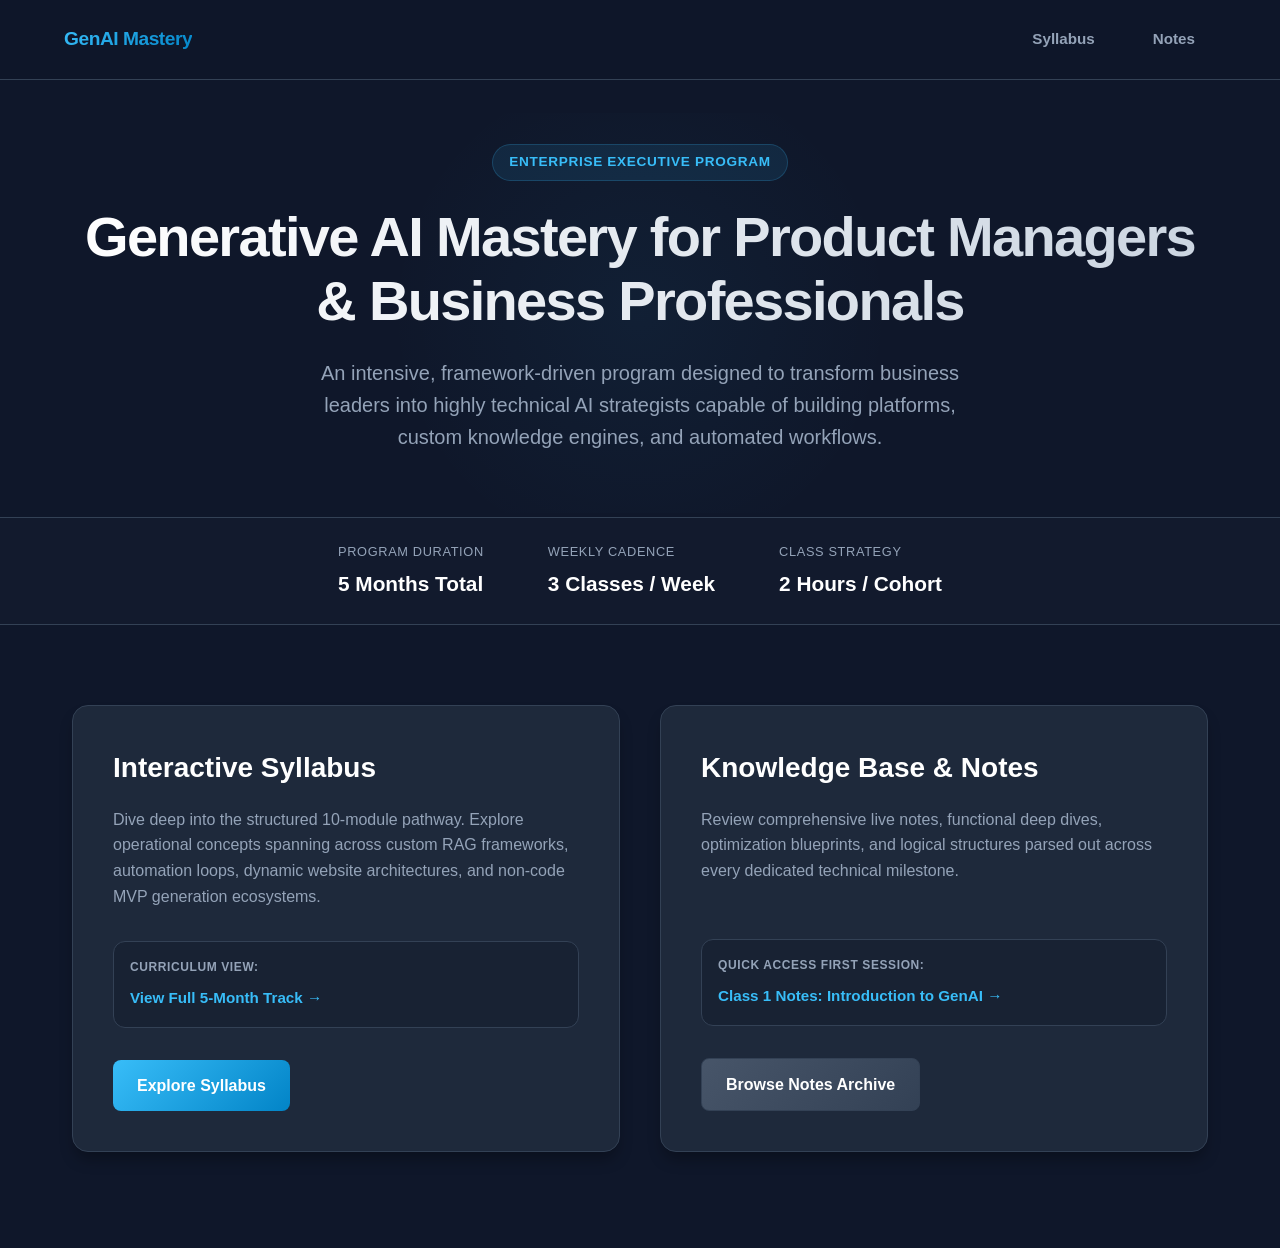
==== index.html @ b970d71e "Added syllabus + class 1 notes" ====
<!DOCTYPE html>
<html lang="en">
<head>
    <meta charset="UTF-8">
    <meta name="viewport" content="width=device-width, initial-scale=1.0">
    <title>Generative AI Mastery for PMs & Business Professionals</title>
    <style>
        :root {
            --bg-color: #0f172a;
            --card-bg: #1e293b;
            --text-main: #f1f5f9;
            --text-muted: #94a3b8;
            --accent-color: #38bdf8;
            --accent-gradient: linear-gradient(135deg, #38bdf8 0%, #0284c7 100%);
            --border-color: #334155;
            --shadow: 0 10px 15px -3px rgba(0, 0, 0, 0.3);
        }

        * {
            box-sizing: border-box;
            margin: 0;
            padding: 0;
        }

        body {
            font-family: -apple-system, BlinkMacSystemFont, "Segoe UI", Roboto, Helvetica, Arial, sans-serif;
            background-color: var(--bg-color);
            color: var(--text-main);
            line-height: 1.6;
            padding-top: 80px; /* Space for fixed header */
        }

        /* Fixed Navigation Header */
        header.nav-header {
            position: fixed;
            top: 0;
            left: 0;
            width: 100%;
            height: 80px;
            background-color: rgba(15, 23, 42, 0.9);
            backdrop-filter: blur(12px);
            border-bottom: 1px solid var(--border-color);
            display: flex;
            justify-content: space-between;
            align-items: center;
            padding: 0 4rem;
            z-index: 1000;
        }

        .logo {
            font-weight: 800;
            font-size: 1.2rem;
            letter-spacing: -0.025em;
            background: var(--accent-gradient);
            -webkit-background-clip: text;
            -webkit-text-fill-color: transparent;
        }

        /* Global Tab Switching Styles */
        .tab-container {
            display: flex;
            gap: 1rem;
        }

        .tab-btn {
            background: transparent;
            border: 1px solid transparent;
            color: var(--text-muted);
            padding: 0.5rem 1.25rem;
            font-size: 0.95rem;
            font-weight: 600;
            border-radius: 0.5rem;
            cursor: pointer;
            text-decoration: none;
            transition: all 0.2s ease;
        }

        .tab-btn:hover {
            color: #fff;
            background-color: rgba(255, 255, 255, 0.05);
        }

        .tab-btn.active {
            color: var(--accent-color);
            background-color: rgba(56, 189, 248, 0.1);
            border-color: rgba(56, 189, 248, 0.2);
        }

        /* Hero Container */
        .hero-section {
            max-width: 1200px;
            margin: 4rem auto;
            padding: 0 2rem;
            text-align: center;
            position: relative;
        }

        .hero-section::before {
            content: "";
            position: absolute;
            top: -10%;
            left: 50%;
            transform: translateX(-50%);
            width: 600px;
            height: 400px;
            background: radial-gradient(circle, rgba(56, 189, 248, 0.05) 0%, transparent 70%);
            pointer-events: none;
            z-index: -1;
        }

        .badge-pill {
            display: inline-block;
            background-color: rgba(56, 189, 248, 0.1);
            border: 1px solid rgba(56, 189, 248, 0.2);
            color: var(--accent-color);
            padding: 0.4rem 1rem;
            border-radius: 2rem;
            font-size: 0.85rem;
            font-weight: 700;
            text-transform: uppercase;
            letter-spacing: 0.05em;
            margin-bottom: 1.5rem;
        }

        h1 {
            font-size: 3.5rem;
            font-weight: 800;
            line-height: 1.15;
            letter-spacing: -0.03em;
            margin-bottom: 1.5rem;
            background: linear-gradient(to right, #ffffff, #cbd5e1);
            -webkit-background-clip: text;
            -webkit-text-fill-color: transparent;
        }

        .hero-subtitle {
            font-size: 1.25rem;
            color: var(--text-muted);
            max-width: 700px;
            margin: 0 auto 3rem auto;
        }

        /* Program Overview Quick Grid */
        .meta-strip {
            display: flex;
            justify-content: center;
            gap: 4rem;
            margin-bottom: 5rem;
            border-top: 1px solid var(--border-color);
            border-bottom: 1px solid var(--border-color);
            padding: 1.5rem 0;
            background-color: rgba(30, 41, 59, 0.2);
        }

        .meta-box text-align: center; {
        }

        .meta-box span {
            display: block;
            font-size: 0.8rem;
            text-transform: uppercase;
            color: var(--text-muted);
            letter-spacing: 0.05em;
            margin-bottom: 0.25rem;
        }

        .meta-box strong {
            font-size: 1.3rem;
            color: #fff;
        }

        /* Dynamic Route Modules Split Section */
        .portal-grid {
            max-width: 1200px;
            margin: 0 auto 6rem auto;
            padding: 0 2rem;
            display: grid;
            grid-template-columns: repeat(2, 1fr);
            gap: 2.5rem;
        }

        .portal-card {
            background-color: var(--card-bg);
            border: 1px solid var(--border-color);
            border-radius: 1rem;
            padding: 2.5rem;
            display: flex;
            flex-direction: column;
            justify-content: space-between;
            transition: transform 0.2s ease, border-color 0.2s ease;
            box-shadow: var(--shadow);
        }

        .portal-card:hover {
            transform: translateY(-4px);
            border-color: #475569;
        }

        .portal-card h2 {
            color: #fff;
            font-size: 1.75rem;
            margin-bottom: 1rem;
            font-weight: 700;
        }

        .portal-card p {
            color: var(--text-muted);
            margin-bottom: 2rem;
            font-size: 1rem;
            flex-grow: 1;
        }

        .nested-links {
            background: rgba(15, 23, 42, 0.4);
            border: 1px solid var(--border-color);
            border-radius: 0.75rem;
            padding: 1rem;
            margin-bottom: 2rem;
        }

        .nested-links span {
            display: block;
            font-size: 0.75rem;
            text-transform: uppercase;
            color: var(--text-muted);
            margin-bottom: 0.5rem;
            font-weight: 700;
            letter-spacing: 0.05em;
        }

        .nested-links a {
            color: var(--accent-color);
            text-decoration: none;
            font-size: 0.95rem;
            font-weight: 600;
            display: inline-flex;
            align-items: center;
            gap: 0.25rem;
        }

        .nested-links a:hover {
            text-decoration: underline;
        }

        .portal-btn {
            display: inline-block;
            background: var(--accent-gradient);
            color: #fff;
            text-decoration: none;
            text-align: center;
            padding: 0.8rem 1.5rem;
            border-radius: 0.5rem;
            font-weight: 600;
            font-size: 1rem;
            transition: opacity 0.2s ease;
        }

        .portal-btn:hover {
            opacity: 0.9;
        }

        /* Responsive UI Optimization */
        @media (max-width: 768px) {
            header.nav-header {
                padding: 0 1.5rem;
            }
            h1 {
                font-size: 2.5rem;
            }
            .meta-strip {
                flex-direction: column;
                gap: 1.5rem;
                align-items: center;
            }
            .portal-grid {
                grid-template-columns: 1fr;
                gap: 2rem;
            }
        }
    </style>
</head>
<body>

    <!-- STICKY TOP HEADER WITH TAB ACTION SYSTEM -->
    <header class="nav-header">
        <div class="logo">GenAI Mastery</div>
        <div class="tab-container">
            <a href="syllabus/" class="tab-btn">Syllabus</a>
            <a href="notes/" class="tab-btn">Notes</a>
        </div>
    </header>

    <!-- MAIN DASHBOARD CONTENT -->
    <main>
        <div class="hero-section">
            <span class="badge-pill">Enterprise Executive Program</span>
            <h1>Generative AI Mastery for Product Managers & Business Professionals</h1>
            <p class="hero-subtitle">
                An intensive, framework-driven program designed to transform business leaders into highly technical AI strategists capable of building platforms, custom knowledge engines, and automated workflows.
            </p>
        </div>

        <!-- STRUCTURAL PROGRAM METRICS -->
        <div class="meta-strip">
            <div class="meta-box">
                <span>Program Duration</span>
                <strong>5 Months Total</strong>
            </div>
            <div class="meta-box">
                <span>Weekly Cadence</span>
                <strong>3 Classes / Week</strong>
            </div>
            <div class="meta-box">
                <span>Class Strategy</span>
                <strong>2 Hours / Cohort</strong>
            </div>
        </div>

        <!-- ROUTE ENTRY GRID PORTALS -->
        <div class="portal-grid">
            
            <!-- PORTAL 1: SYLLABUS HUB ROUTE -->
            <div class="portal-card">
                <div>
                    <h2>Interactive Syllabus</h2>
                    <p>Dive deep into the structured 10-module pathway. Explore operational concepts spanning across custom RAG frameworks, automation loops, dynamic website architectures, and non-code MVP generation ecosystems.</p>
                </div>
                <div>
                    <div class="nested-links">
                        <span>Curriculum View:</span>
                        <a href="syllabus/">View Full 5-Month Track &rarr;</a>
                    </div>
                    <a href="syllabus/" class="portal-btn">Explore Syllabus</a>
                </div>
            </div>

            <!-- PORTAL 2: NOTES HUB ROUTE -->
            <div class="portal-card">
                <div>
                    <h2>Knowledge Base & Notes</h2>
                    <p>Review comprehensive live notes, functional deep dives, optimization blueprints, and logical structures parsed out across every dedicated technical milestone.</p>
                </div>
                <div>
                    <div class="nested-links">
                        <span>Quick Access First Session:</span>
                        <a href="notes/class_1/">Class 1 Notes: Introduction to GenAI &rarr;</a>
                    </div>
                    <a href="notes/" class="portal-btn" style="background: linear-gradient(135deg, #475569 0%, #334155 100%); border: 1px solid var(--border-color);">Browse Notes Archive</a>
                </div>
            </div>

        </div>
    </main>

</body>
</html>
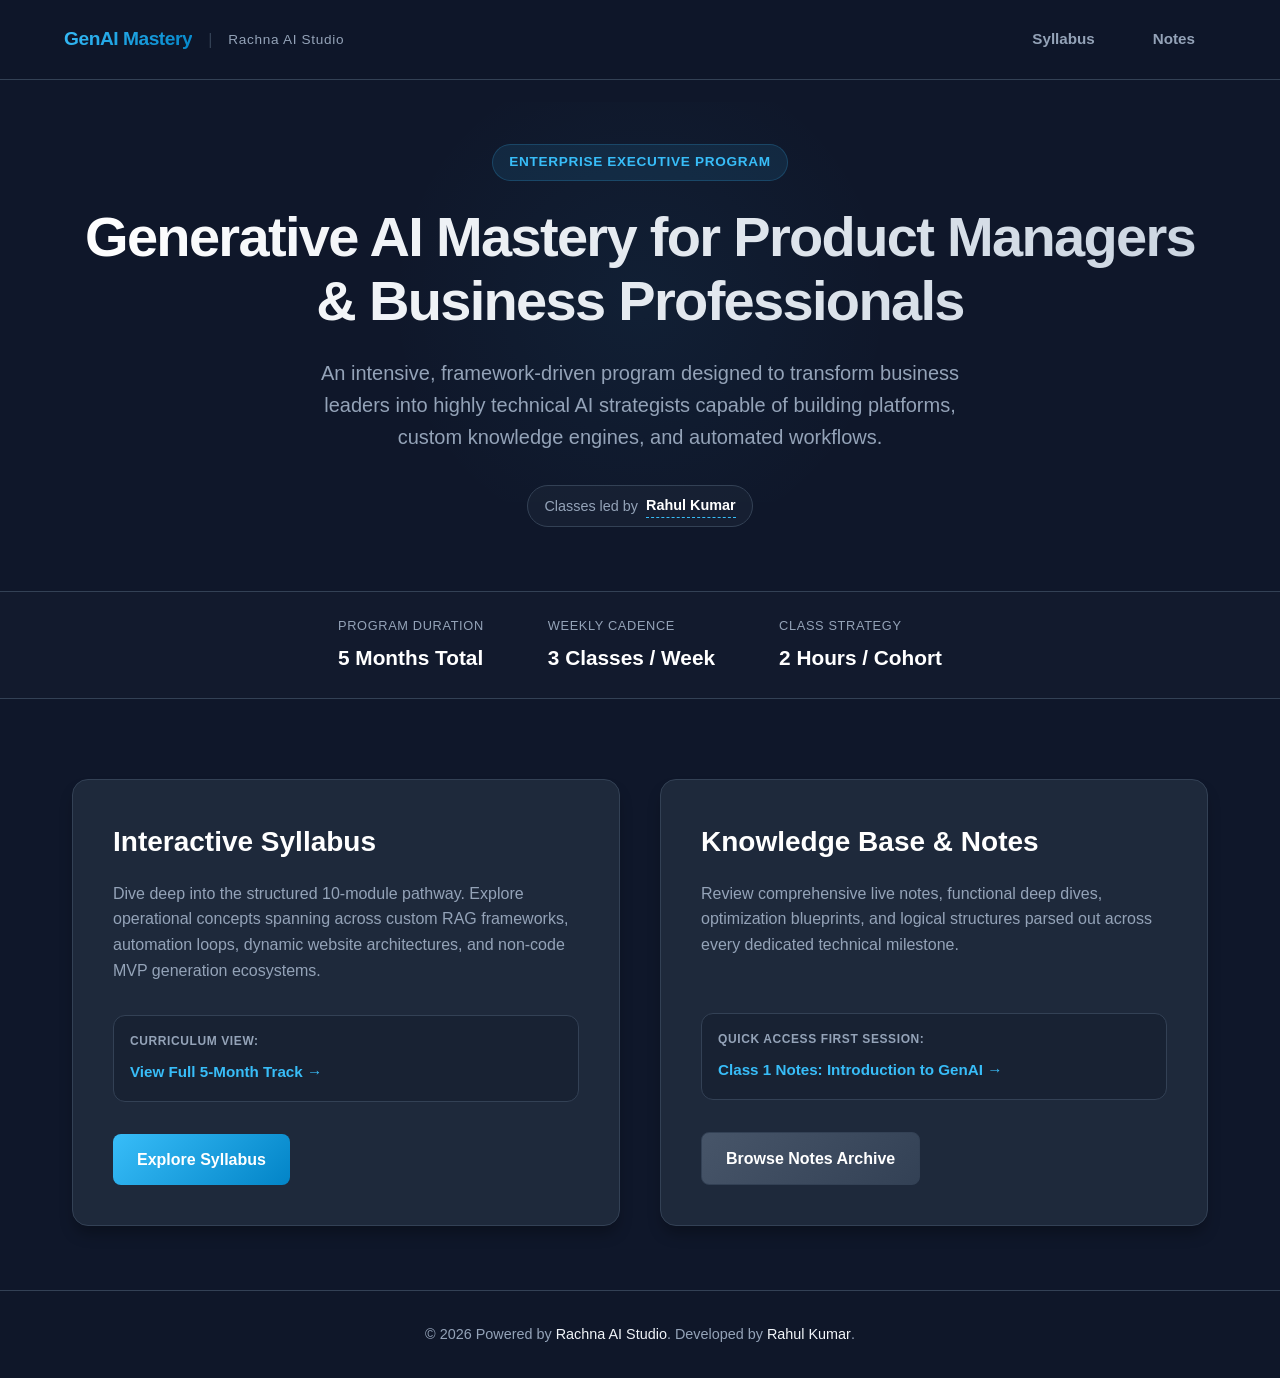
==== commit 002ddbb8: "added notes page" ====
--- a/index.html
+++ b/index.html
@@ -28,6 +28,9 @@
             color: var(--text-main);
             line-height: 1.6;
             padding-top: 80px; /* Space for fixed header */
+            display: flex;
+            flex-direction: column;
+            min-height: 100vh;
         }
 
         /* Fixed Navigation Header */
@@ -47,6 +50,12 @@
             z-index: 1000;
         }
 
+        .logo-group {
+            display: flex;
+            align-items: center;
+            gap: 1rem;
+        }
+
         .logo {
             font-weight: 800;
             font-size: 1.2rem;
@@ -56,7 +65,24 @@
             -webkit-text-fill-color: transparent;
         }
 
-        /* Global Tab Switching Styles */
+        .brand-divider {
+            color: var(--border-color);
+            font-weight: 300;
+        }
+
+        .studio-brand {
+            font-size: 0.85rem;
+            color: var(--text-muted);
+            text-decoration: none;
+            letter-spacing: 0.05em;
+            transition: color 0.2s ease;
+        }
+
+        .studio-brand:hover {
+            color: var(--accent-color);
+        }
+
+        /* Tab Navigation Links */
         .tab-container {
             display: flex;
             gap: 1rem;
@@ -80,16 +106,10 @@
             background-color: rgba(255, 255, 255, 0.05);
         }
 
-        .tab-btn.active {
-            color: var(--accent-color);
-            background-color: rgba(56, 189, 248, 0.1);
-            border-color: rgba(56, 189, 248, 0.2);
-        }
-
         /* Hero Container */
         .hero-section {
             max-width: 1200px;
-            margin: 4rem auto;
+            margin: 4rem auto 2rem auto;
             padding: 0 2rem;
             text-align: center;
             position: relative;
@@ -137,7 +157,36 @@
             font-size: 1.25rem;
             color: var(--text-muted);
             max-width: 700px;
-            margin: 0 auto 3rem auto;
+            margin: 0 auto 2rem auto;
+        }
+
+        /* Instructor Badge Layout */
+        .instructor-meta {
+            display: inline-flex;
+            align-items: center;
+            gap: 0.5rem;
+            background-color: rgba(30, 41, 59, 0.5);
+            border: 1px solid var(--border-color);
+            padding: 0.5rem 1rem;
+            border-radius: 2rem;
+            font-size: 0.9rem;
+            margin-bottom: 2rem;
+        }
+
+        .instructor-meta span {
+            color: var(--text-muted);
+        }
+
+        .instructor-meta a {
+            color: #fff;
+            text-decoration: none;
+            font-weight: 600;
+            border-bottom: 1px dashed var(--accent-color);
+            transition: color 0.2s ease;
+        }
+
+        .instructor-meta a:hover {
+            color: var(--accent-color);
         }
 
         /* Program Overview Quick Grid */
@@ -152,9 +201,6 @@
             background-color: rgba(30, 41, 59, 0.2);
         }
 
-        .meta-box text-align: center; {
-        }
-
         .meta-box span {
             display: block;
             font-size: 0.8rem;
@@ -172,11 +218,12 @@
         /* Dynamic Route Modules Split Section */
         .portal-grid {
             max-width: 1200px;
-            margin: 0 auto 6rem auto;
+            margin: 0 auto 4rem auto;
             padding: 0 2rem;
             display: grid;
             grid-template-columns: repeat(2, 1fr);
             gap: 2.5rem;
+            flex-grow: 1;
         }
 
         .portal-card {
@@ -259,11 +306,39 @@
             opacity: 0.9;
         }
 
+        /* Branding Footer Layout */
+        footer {
+            margin-top: auto;
+            border-top: 1px solid var(--border-color);
+            background-color: rgba(15, 23, 42, 0.8);
+            padding: 2rem;
+            text-align: center;
+            font-size: 0.9rem;
+            color: var(--text-muted);
+        }
+
+        footer a {
+            color: var(--text-main);
+            text-decoration: none;
+            font-weight: 500;
+            transition: color 0.2s ease;
+        }
+
+        footer a:hover {
+            color: var(--accent-color);
+        }
+
         /* Responsive UI Optimization */
         @media (max-width: 768px) {
             header.nav-header {
                 padding: 0 1.5rem;
             }
+            .logo-group {
+                gap: 0.5rem;
+            }
+            .brand-divider, .studio-brand {
+                display: none; /* Hide secondary branding on tiny headers to prevent wrap */
+            }
             h1 {
                 font-size: 2.5rem;
             }
@@ -281,9 +356,13 @@
 </head>
 <body>
 
-    <!-- STICKY TOP HEADER WITH TAB ACTION SYSTEM -->
+    <!-- STICKY TOP HEADER WITH TAB ACTION SYSTEM & STUDIO BRANDING -->
     <header class="nav-header">
-        <div class="logo">GenAI Mastery</div>
+        <div class="logo-group">
+            <div class="logo">GenAI Mastery</div>
+            <span class="brand-divider">|</span>
+            <a href="https://www.rachna-ai.in" target="_blank" class="studio-brand">Rachna AI Studio</a>
+        </div>
         <div class="tab-container">
             <a href="syllabus/" class="tab-btn">Syllabus</a>
             <a href="notes/" class="tab-btn">Notes</a>
@@ -298,6 +377,12 @@
             <p class="hero-subtitle">
                 An intensive, framework-driven program designed to transform business leaders into highly technical AI strategists capable of building platforms, custom knowledge engines, and automated workflows.
             </p>
+            
+            <!-- INSTRUCTOR METADATA INTERACTION LINK -->
+            <div class="instructor-meta">
+                <span>Classes led by</span>
+                <a href="https://Rahulrkr1996.github.io/" target="_blank">Rahul Kumar</a>
+            </div>
         </div>
 
         <!-- STRUCTURAL PROGRAM METRICS -->
@@ -352,5 +437,10 @@
         </div>
     </main>
 
+    <!-- CREDITS & PARTNERSHIP BRAND FOOTER -->
+    <footer>
+        <p>&copy; 2026 Powered by <a href="https://www.rachna-ai.in" target="_blank">Rachna AI Studio</a>. Developed by <a href="https://Rahulrkr1996.github.io/" target="_blank">Rahul Kumar</a>.</p>
+    </footer>
+
 </body>
 </html>
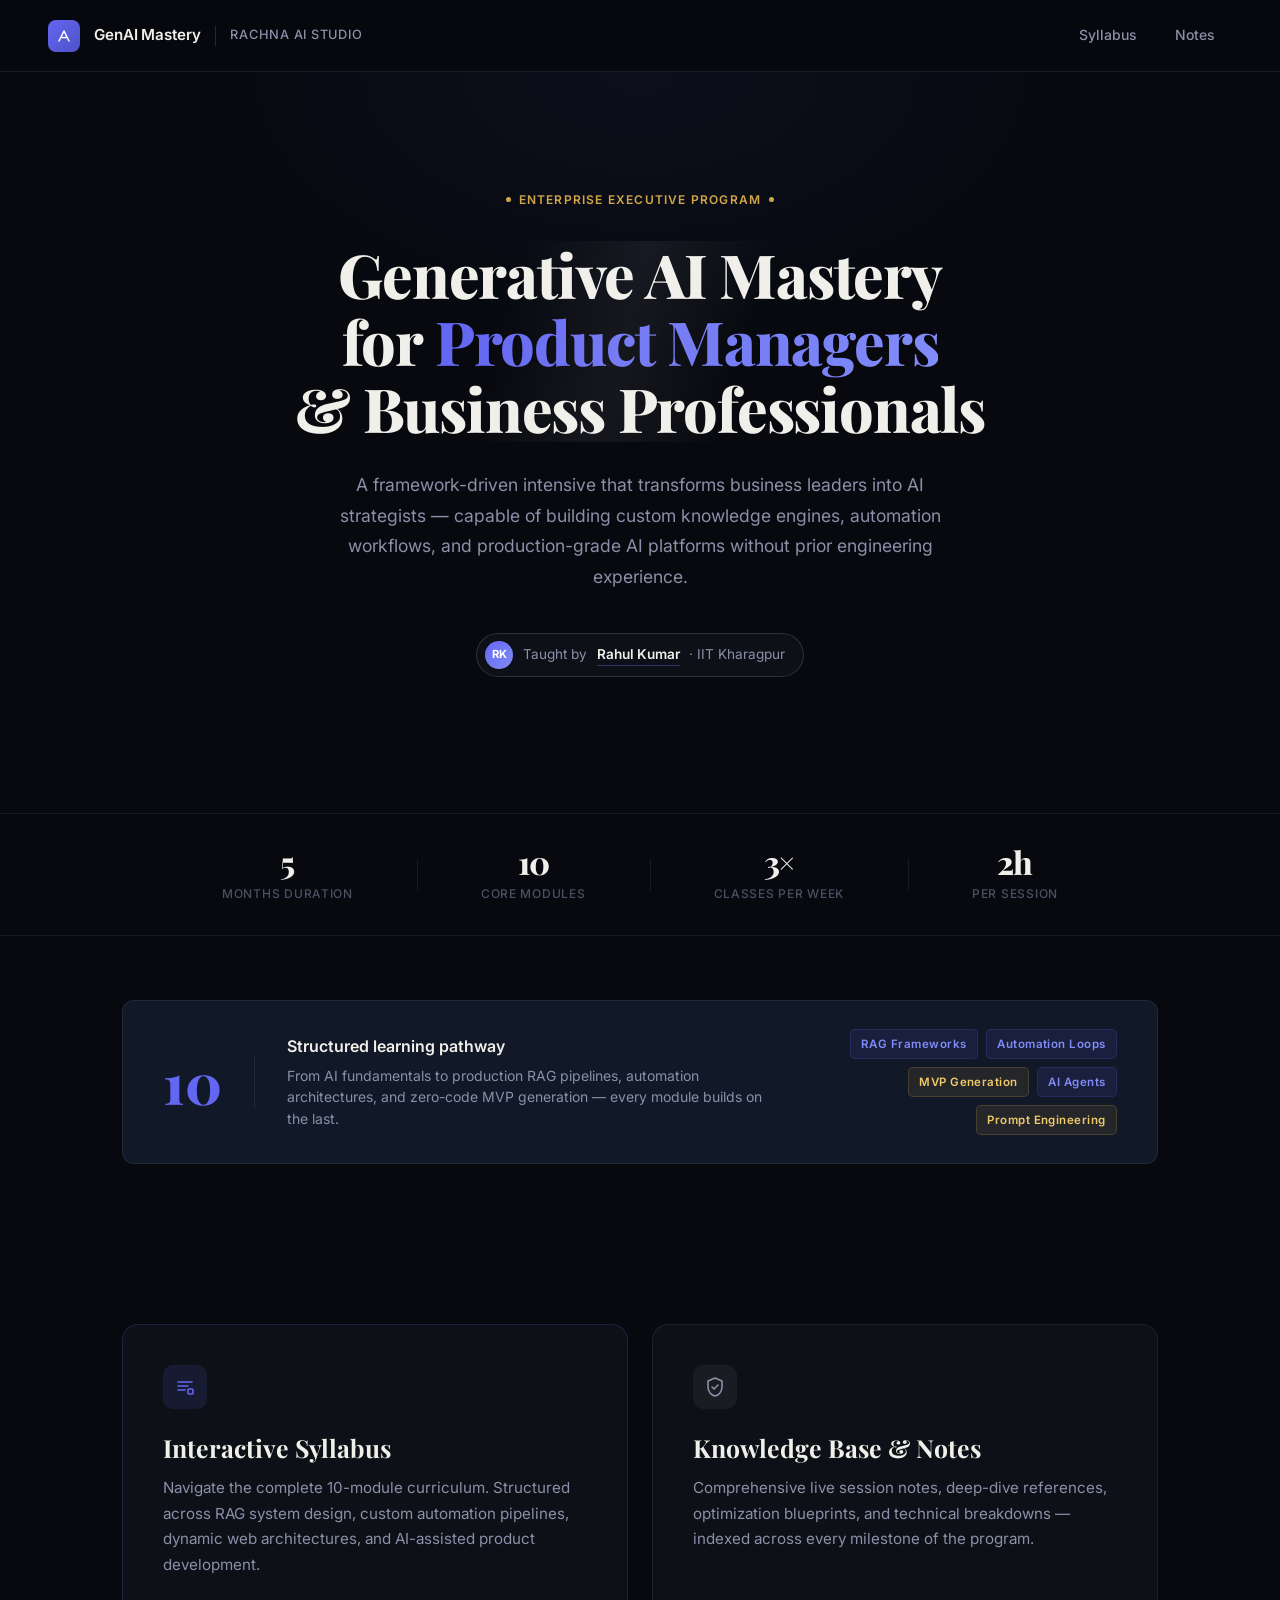
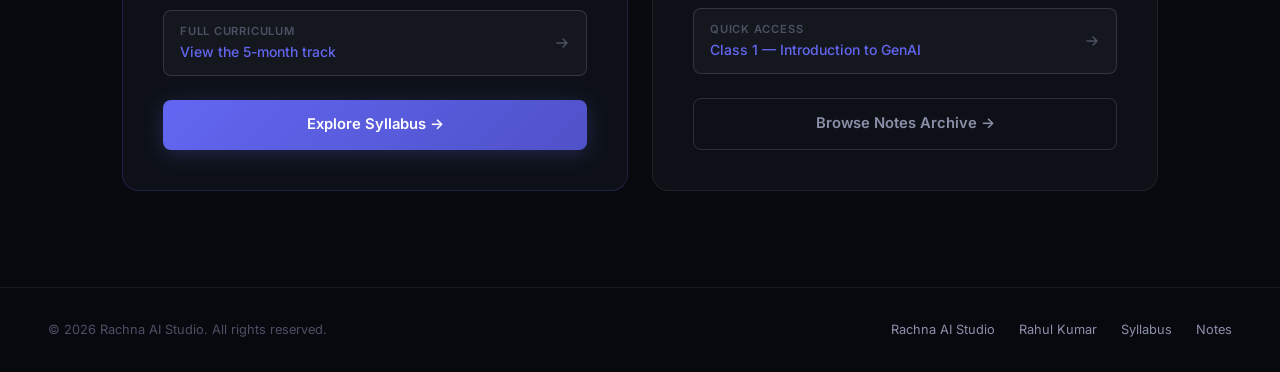
==== commit c45b738a: "added notes page" ====
--- a/index.html
+++ b/index.html
@@ -1,446 +1,698 @@
 <!DOCTYPE html>
 <html lang="en">
 <head>
-    <meta charset="UTF-8">
-    <meta name="viewport" content="width=device-width, initial-scale=1.0">
-    <title>Generative AI Mastery for PMs & Business Professionals</title>
-    <style>
-        :root {
-            --bg-color: #0f172a;
-            --card-bg: #1e293b;
-            --text-main: #f1f5f9;
-            --text-muted: #94a3b8;
-            --accent-color: #38bdf8;
-            --accent-gradient: linear-gradient(135deg, #38bdf8 0%, #0284c7 100%);
-            --border-color: #334155;
-            --shadow: 0 10px 15px -3px rgba(0, 0, 0, 0.3);
-        }
-
-        * {
-            box-sizing: border-box;
-            margin: 0;
-            padding: 0;
-        }
-
-        body {
-            font-family: -apple-system, BlinkMacSystemFont, "Segoe UI", Roboto, Helvetica, Arial, sans-serif;
-            background-color: var(--bg-color);
-            color: var(--text-main);
-            line-height: 1.6;
-            padding-top: 80px; /* Space for fixed header */
-            display: flex;
-            flex-direction: column;
-            min-height: 100vh;
-        }
-
-        /* Fixed Navigation Header */
-        header.nav-header {
-            position: fixed;
-            top: 0;
-            left: 0;
-            width: 100%;
-            height: 80px;
-            background-color: rgba(15, 23, 42, 0.9);
-            backdrop-filter: blur(12px);
-            border-bottom: 1px solid var(--border-color);
-            display: flex;
-            justify-content: space-between;
-            align-items: center;
-            padding: 0 4rem;
-            z-index: 1000;
-        }
-
-        .logo-group {
-            display: flex;
-            align-items: center;
-            gap: 1rem;
-        }
-
-        .logo {
-            font-weight: 800;
-            font-size: 1.2rem;
-            letter-spacing: -0.025em;
-            background: var(--accent-gradient);
-            -webkit-background-clip: text;
-            -webkit-text-fill-color: transparent;
-        }
-
-        .brand-divider {
-            color: var(--border-color);
-            font-weight: 300;
-        }
-
-        .studio-brand {
-            font-size: 0.85rem;
-            color: var(--text-muted);
-            text-decoration: none;
-            letter-spacing: 0.05em;
-            transition: color 0.2s ease;
-        }
-
-        .studio-brand:hover {
-            color: var(--accent-color);
-        }
-
-        /* Tab Navigation Links */
-        .tab-container {
-            display: flex;
-            gap: 1rem;
-        }
-
-        .tab-btn {
-            background: transparent;
-            border: 1px solid transparent;
-            color: var(--text-muted);
-            padding: 0.5rem 1.25rem;
-            font-size: 0.95rem;
-            font-weight: 600;
-            border-radius: 0.5rem;
-            cursor: pointer;
-            text-decoration: none;
-            transition: all 0.2s ease;
-        }
-
-        .tab-btn:hover {
-            color: #fff;
-            background-color: rgba(255, 255, 255, 0.05);
-        }
-
-        /* Hero Container */
-        .hero-section {
-            max-width: 1200px;
-            margin: 4rem auto 2rem auto;
-            padding: 0 2rem;
-            text-align: center;
-            position: relative;
-        }
-
-        .hero-section::before {
-            content: "";
-            position: absolute;
-            top: -10%;
-            left: 50%;
-            transform: translateX(-50%);
-            width: 600px;
-            height: 400px;
-            background: radial-gradient(circle, rgba(56, 189, 248, 0.05) 0%, transparent 70%);
-            pointer-events: none;
-            z-index: -1;
-        }
-
-        .badge-pill {
-            display: inline-block;
-            background-color: rgba(56, 189, 248, 0.1);
-            border: 1px solid rgba(56, 189, 248, 0.2);
-            color: var(--accent-color);
-            padding: 0.4rem 1rem;
-            border-radius: 2rem;
-            font-size: 0.85rem;
-            font-weight: 700;
-            text-transform: uppercase;
-            letter-spacing: 0.05em;
-            margin-bottom: 1.5rem;
-        }
-
-        h1 {
-            font-size: 3.5rem;
-            font-weight: 800;
-            line-height: 1.15;
-            letter-spacing: -0.03em;
-            margin-bottom: 1.5rem;
-            background: linear-gradient(to right, #ffffff, #cbd5e1);
-            -webkit-background-clip: text;
-            -webkit-text-fill-color: transparent;
-        }
-
-        .hero-subtitle {
-            font-size: 1.25rem;
-            color: var(--text-muted);
-            max-width: 700px;
-            margin: 0 auto 2rem auto;
-        }
-
-        /* Instructor Badge Layout */
-        .instructor-meta {
-            display: inline-flex;
-            align-items: center;
-            gap: 0.5rem;
-            background-color: rgba(30, 41, 59, 0.5);
-            border: 1px solid var(--border-color);
-            padding: 0.5rem 1rem;
-            border-radius: 2rem;
-            font-size: 0.9rem;
-            margin-bottom: 2rem;
-        }
-
-        .instructor-meta span {
-            color: var(--text-muted);
-        }
-
-        .instructor-meta a {
-            color: #fff;
-            text-decoration: none;
-            font-weight: 600;
-            border-bottom: 1px dashed var(--accent-color);
-            transition: color 0.2s ease;
-        }
-
-        .instructor-meta a:hover {
-            color: var(--accent-color);
-        }
-
-        /* Program Overview Quick Grid */
-        .meta-strip {
-            display: flex;
-            justify-content: center;
-            gap: 4rem;
-            margin-bottom: 5rem;
-            border-top: 1px solid var(--border-color);
-            border-bottom: 1px solid var(--border-color);
-            padding: 1.5rem 0;
-            background-color: rgba(30, 41, 59, 0.2);
-        }
-
-        .meta-box span {
-            display: block;
-            font-size: 0.8rem;
-            text-transform: uppercase;
-            color: var(--text-muted);
-            letter-spacing: 0.05em;
-            margin-bottom: 0.25rem;
-        }
-
-        .meta-box strong {
-            font-size: 1.3rem;
-            color: #fff;
-        }
-
-        /* Dynamic Route Modules Split Section */
-        .portal-grid {
-            max-width: 1200px;
-            margin: 0 auto 4rem auto;
-            padding: 0 2rem;
-            display: grid;
-            grid-template-columns: repeat(2, 1fr);
-            gap: 2.5rem;
-            flex-grow: 1;
-        }
-
-        .portal-card {
-            background-color: var(--card-bg);
-            border: 1px solid var(--border-color);
-            border-radius: 1rem;
-            padding: 2.5rem;
-            display: flex;
-            flex-direction: column;
-            justify-content: space-between;
-            transition: transform 0.2s ease, border-color 0.2s ease;
-            box-shadow: var(--shadow);
-        }
-
-        .portal-card:hover {
-            transform: translateY(-4px);
-            border-color: #475569;
-        }
-
-        .portal-card h2 {
-            color: #fff;
-            font-size: 1.75rem;
-            margin-bottom: 1rem;
-            font-weight: 700;
-        }
-
-        .portal-card p {
-            color: var(--text-muted);
-            margin-bottom: 2rem;
-            font-size: 1rem;
-            flex-grow: 1;
-        }
-
-        .nested-links {
-            background: rgba(15, 23, 42, 0.4);
-            border: 1px solid var(--border-color);
-            border-radius: 0.75rem;
-            padding: 1rem;
-            margin-bottom: 2rem;
-        }
-
-        .nested-links span {
-            display: block;
-            font-size: 0.75rem;
-            text-transform: uppercase;
-            color: var(--text-muted);
-            margin-bottom: 0.5rem;
-            font-weight: 700;
-            letter-spacing: 0.05em;
-        }
-
-        .nested-links a {
-            color: var(--accent-color);
-            text-decoration: none;
-            font-size: 0.95rem;
-            font-weight: 600;
-            display: inline-flex;
-            align-items: center;
-            gap: 0.25rem;
-        }
-
-        .nested-links a:hover {
-            text-decoration: underline;
-        }
-
-        .portal-btn {
-            display: inline-block;
-            background: var(--accent-gradient);
-            color: #fff;
-            text-decoration: none;
-            text-align: center;
-            padding: 0.8rem 1.5rem;
-            border-radius: 0.5rem;
-            font-weight: 600;
-            font-size: 1rem;
-            transition: opacity 0.2s ease;
-        }
-
-        .portal-btn:hover {
-            opacity: 0.9;
-        }
-
-        /* Branding Footer Layout */
-        footer {
-            margin-top: auto;
-            border-top: 1px solid var(--border-color);
-            background-color: rgba(15, 23, 42, 0.8);
-            padding: 2rem;
-            text-align: center;
-            font-size: 0.9rem;
-            color: var(--text-muted);
-        }
-
-        footer a {
-            color: var(--text-main);
-            text-decoration: none;
-            font-weight: 500;
-            transition: color 0.2s ease;
-        }
-
-        footer a:hover {
-            color: var(--accent-color);
-        }
-
-        /* Responsive UI Optimization */
-        @media (max-width: 768px) {
-            header.nav-header {
-                padding: 0 1.5rem;
-            }
-            .logo-group {
-                gap: 0.5rem;
-            }
-            .brand-divider, .studio-brand {
-                display: none; /* Hide secondary branding on tiny headers to prevent wrap */
-            }
-            h1 {
-                font-size: 2.5rem;
-            }
-            .meta-strip {
-                flex-direction: column;
-                gap: 1.5rem;
-                align-items: center;
-            }
-            .portal-grid {
-                grid-template-columns: 1fr;
-                gap: 2rem;
-            }
-        }
-    </style>
+  <meta charset="UTF-8" />
+  <meta name="viewport" content="width=device-width, initial-scale=1.0" />
+  <title>Generative AI Mastery — Enterprise Executive Program</title>
+  <link rel="preconnect" href="https://fonts.googleapis.com" />
+  <link rel="preconnect" href="https://fonts.gstatic.com" crossorigin />
+  <link href="https://fonts.googleapis.com/css2?family=Playfair+Display:wght@700;800&family=Inter:wght@400;500;600&display=swap" rel="stylesheet" />
+  <style>
+    *, *::before, *::after { box-sizing: border-box; margin: 0; padding: 0; }
+
+    :root {
+      --bg:        #07090F;
+      --surface:   #0D1117;
+      --surface-2: #111827;
+      --border:    rgba(255,255,255,0.07);
+      --border-hi: rgba(255,255,255,0.13);
+      --text:      #F0EFE9;
+      --muted:     #8B8FA8;
+      --faint:     #4B5063;
+      --indigo:    #6366F1;
+      --indigo-dk: #4F52C8;
+      --gold:      #D4A843;
+      --gold-lt:   #F0C96A;
+    }
+
+    html { scroll-behavior: smooth; }
+
+    body {
+      font-family: 'Inter', system-ui, sans-serif;
+      background: var(--bg);
+      color: var(--text);
+      line-height: 1.6;
+      min-height: 100vh;
+      display: flex;
+      flex-direction: column;
+      -webkit-font-smoothing: antialiased;
+    }
+
+    /* ── HEADER ─────────────────────────────────────────── */
+    header {
+      position: fixed;
+      top: 0; left: 0; right: 0;
+      height: 72px;
+      background: rgba(7, 9, 15, 0.85);
+      backdrop-filter: blur(16px);
+      -webkit-backdrop-filter: blur(16px);
+      border-bottom: 1px solid var(--border);
+      display: flex;
+      align-items: center;
+      justify-content: space-between;
+      padding: 0 3rem;
+      z-index: 100;
+    }
+
+    .header-left {
+      display: flex;
+      align-items: center;
+      gap: 0.9rem;
+    }
+
+    .logo-mark {
+      width: 32px; height: 32px;
+      background: linear-gradient(135deg, var(--indigo) 0%, var(--indigo-dk) 100%);
+      border-radius: 8px;
+      display: flex; align-items: center; justify-content: center;
+      flex-shrink: 0;
+    }
+
+    .logo-mark svg { width: 16px; height: 16px; }
+
+    .logo-text {
+      font-weight: 600;
+      font-size: 0.95rem;
+      letter-spacing: -0.01em;
+      color: var(--text);
+    }
+
+    .header-divider {
+      width: 1px;
+      height: 20px;
+      background: var(--border-hi);
+    }
+
+    .studio-link {
+      font-size: 0.8rem;
+      color: var(--muted);
+      text-decoration: none;
+      letter-spacing: 0.06em;
+      text-transform: uppercase;
+      font-weight: 500;
+      transition: color 0.2s;
+    }
+
+    .studio-link:hover { color: var(--text); }
+
+    nav { display: flex; gap: 0.25rem; }
+
+    nav a {
+      font-size: 0.875rem;
+      font-weight: 500;
+      color: var(--muted);
+      text-decoration: none;
+      padding: 0.45rem 1rem;
+      border-radius: 6px;
+      border: 1px solid transparent;
+      transition: all 0.18s;
+    }
+
+    nav a:hover {
+      color: var(--text);
+      background: rgba(255,255,255,0.05);
+      border-color: var(--border-hi);
+    }
+
+    /* ── HERO ───────────────────────────────────────────── */
+    .hero-wrap {
+      padding-top: 72px;
+      flex: 1;
+    }
+
+    .hero {
+      max-width: 900px;
+      margin: 0 auto;
+      padding: 7rem 2rem 5rem;
+      text-align: center;
+      position: relative;
+    }
+
+    .hero::before {
+      content: '';
+      position: absolute;
+      inset: 0;
+      background: radial-gradient(ellipse 700px 400px at 50% 0%, rgba(99,102,241,0.06) 0%, transparent 70%);
+      pointer-events: none;
+    }
+
+    .eyebrow {
+      display: inline-flex;
+      align-items: center;
+      gap: 0.5rem;
+      font-size: 0.75rem;
+      font-weight: 600;
+      letter-spacing: 0.1em;
+      text-transform: uppercase;
+      color: var(--gold);
+      margin-bottom: 2rem;
+    }
+
+    .eyebrow-dot {
+      width: 5px; height: 5px;
+      border-radius: 50%;
+      background: var(--gold);
+    }
+
+    .hero h1 {
+      font-family: 'Playfair Display', Georgia, serif;
+      font-size: clamp(2.4rem, 5vw, 3.8rem);
+      font-weight: 800;
+      line-height: 1.1;
+      letter-spacing: -0.02em;
+      color: var(--text);
+      margin-bottom: 1.75rem;
+      position: relative;
+    }
+
+    .h1-accent {
+      background: linear-gradient(90deg, var(--indigo) 0%, #818CF8 100%);
+      -webkit-background-clip: text;
+      -webkit-text-fill-color: transparent;
+      background-clip: text;
+    }
+
+    /* Scan-line shimmer — the signature element, one pass only */
+    @keyframes shimmer {
+      0%   { background-position: -800px center; }
+      60%  { background-position:  800px center; }
+      100% { background-position:  800px center; }
+    }
+
+    .hero h1::after {
+      content: '';
+      position: absolute;
+      inset: 0;
+      background: linear-gradient(
+        105deg,
+        transparent 35%,
+        rgba(255,255,255,0.06) 50%,
+        transparent 65%
+      );
+      background-size: 800px 100%;
+      animation: shimmer 3s ease-out 0.8s 1 forwards;
+      pointer-events: none;
+    }
+
+    .hero-sub {
+      font-size: 1.1rem;
+      color: var(--muted);
+      max-width: 620px;
+      margin: 0 auto 2.5rem;
+      line-height: 1.75;
+    }
+
+    .instructor-pill {
+      display: inline-flex;
+      align-items: center;
+      gap: 0.6rem;
+      background: var(--surface);
+      border: 1px solid var(--border-hi);
+      border-radius: 100px;
+      padding: 0.45rem 1.1rem 0.45rem 0.5rem;
+      font-size: 0.85rem;
+      color: var(--muted);
+      margin-bottom: 3.5rem;
+    }
+
+    .avatar {
+      width: 28px; height: 28px;
+      border-radius: 50%;
+      background: linear-gradient(135deg, var(--indigo) 0%, #818CF8 100%);
+      display: flex; align-items: center; justify-content: center;
+      font-size: 0.7rem;
+      font-weight: 700;
+      color: #fff;
+      flex-shrink: 0;
+    }
+
+    .instructor-pill a {
+      color: var(--text);
+      font-weight: 600;
+      text-decoration: none;
+      border-bottom: 1px solid rgba(99,102,241,0.4);
+      transition: border-color 0.2s;
+    }
+
+    .instructor-pill a:hover { border-color: var(--indigo); }
+
+    /* ── METRICS STRIP ──────────────────────────────────── */
+    .metrics {
+      border-top: 1px solid var(--border);
+      border-bottom: 1px solid var(--border);
+      padding: 2rem 0;
+      display: flex;
+      justify-content: center;
+      gap: 0;
+    }
+
+    .metric {
+      text-align: center;
+      padding: 0 4rem;
+      position: relative;
+    }
+
+    .metric + .metric::before {
+      content: '';
+      position: absolute;
+      left: 0; top: 50%;
+      transform: translateY(-50%);
+      height: 32px;
+      width: 1px;
+      background: var(--border);
+    }
+
+    .metric-val {
+      display: block;
+      font-family: 'Playfair Display', Georgia, serif;
+      font-size: 2rem;
+      font-weight: 800;
+      color: var(--text);
+      letter-spacing: -0.03em;
+      line-height: 1;
+    }
+
+    .metric-label {
+      display: block;
+      font-size: 0.75rem;
+      font-weight: 500;
+      letter-spacing: 0.06em;
+      text-transform: uppercase;
+      color: var(--faint);
+      margin-top: 0.35rem;
+    }
+
+    /* ── PORTAL GRID ────────────────────────────────────── */
+    .portals {
+      max-width: 1100px;
+      margin: 0 auto;
+      padding: 5rem 2rem 6rem;
+      display: grid;
+      grid-template-columns: 1fr 1fr;
+      gap: 1.5rem;
+    }
+
+    .portal-card {
+      background: var(--surface);
+      border: 1px solid var(--border);
+      border-radius: 16px;
+      padding: 2.5rem;
+      display: flex;
+      flex-direction: column;
+      justify-content: space-between;
+      transition: border-color 0.22s, transform 0.22s;
+      position: relative;
+      overflow: hidden;
+    }
+
+    .portal-card::before {
+      content: '';
+      position: absolute;
+      top: 0; left: 0; right: 0;
+      height: 1px;
+      background: linear-gradient(90deg, transparent 0%, rgba(99,102,241,0.4) 50%, transparent 100%);
+      opacity: 0;
+      transition: opacity 0.22s;
+    }
+
+    .portal-card:hover {
+      border-color: rgba(99,102,241,0.3);
+      transform: translateY(-3px);
+    }
+
+    .portal-card:hover::before { opacity: 1; }
+
+    .portal-card.primary { border-color: rgba(99,102,241,0.2); }
+
+    .card-icon {
+      width: 44px; height: 44px;
+      border-radius: 10px;
+      display: flex; align-items: center; justify-content: center;
+      margin-bottom: 1.5rem;
+      flex-shrink: 0;
+    }
+
+    .card-icon.indigo { background: rgba(99,102,241,0.12); }
+    .card-icon.slate  { background: rgba(255,255,255,0.05); }
+
+    .card-icon svg {
+      width: 22px; height: 22px;
+    }
+
+    .portal-card h2 {
+      font-family: 'Playfair Display', Georgia, serif;
+      font-size: 1.55rem;
+      font-weight: 700;
+      color: var(--text);
+      margin-bottom: 0.75rem;
+      line-height: 1.2;
+    }
+
+    .portal-card p {
+      font-size: 0.95rem;
+      color: var(--muted);
+      line-height: 1.7;
+      margin-bottom: 2rem;
+      flex-grow: 1;
+    }
+
+    .quick-link {
+      display: flex;
+      align-items: center;
+      gap: 0.5rem;
+      background: rgba(255,255,255,0.03);
+      border: 1px solid var(--border-hi);
+      border-radius: 8px;
+      padding: 0.75rem 1rem;
+      margin-bottom: 1.5rem;
+      text-decoration: none;
+      transition: background 0.18s, border-color 0.18s;
+    }
+
+    .quick-link:hover {
+      background: rgba(99,102,241,0.07);
+      border-color: rgba(99,102,241,0.3);
+    }
+
+    .quick-link-label {
+      font-size: 0.7rem;
+      font-weight: 600;
+      letter-spacing: 0.07em;
+      text-transform: uppercase;
+      color: var(--faint);
+    }
+
+    .quick-link-title {
+      font-size: 0.875rem;
+      font-weight: 500;
+      color: var(--indigo);
+    }
+
+    .quick-link-arrow {
+      margin-left: auto;
+      color: var(--faint);
+      transition: transform 0.18s, color 0.18s;
+    }
+
+    .quick-link:hover .quick-link-arrow {
+      transform: translateX(3px);
+      color: var(--indigo);
+    }
+
+    .btn {
+      display: block;
+      width: 100%;
+      text-align: center;
+      text-decoration: none;
+      font-weight: 600;
+      font-size: 0.925rem;
+      padding: 0.8rem 1.25rem;
+      border-radius: 8px;
+      transition: opacity 0.18s, transform 0.18s;
+    }
+
+    .btn:active { transform: scale(0.98); }
+
+    .btn-primary {
+      background: linear-gradient(135deg, var(--indigo) 0%, var(--indigo-dk) 100%);
+      color: #fff;
+      box-shadow: 0 4px 20px rgba(99,102,241,0.25);
+    }
+
+    .btn-primary:hover { opacity: 0.88; }
+
+    .btn-secondary {
+      background: transparent;
+      color: var(--muted);
+      border: 1px solid var(--border-hi);
+    }
+
+    .btn-secondary:hover {
+      color: var(--text);
+      background: rgba(255,255,255,0.04);
+      border-color: rgba(255,255,255,0.18);
+    }
+
+    /* ── MODULE COUNT BANNER ────────────────────────────── */
+    .module-banner {
+      max-width: 1100px;
+      margin: 0 auto 5rem;
+      padding: 0 2rem;
+    }
+
+    .module-inner {
+      background: var(--surface-2);
+      border: 1px solid var(--border);
+      border-radius: 12px;
+      padding: 1.75rem 2.5rem;
+      display: flex;
+      align-items: center;
+      gap: 2rem;
+    }
+
+    .module-num {
+      font-family: 'Playfair Display', Georgia, serif;
+      font-size: 3.5rem;
+      font-weight: 800;
+      color: var(--indigo);
+      line-height: 1;
+      flex-shrink: 0;
+    }
+
+    .module-sep {
+      width: 1px;
+      height: 52px;
+      background: var(--border);
+      flex-shrink: 0;
+    }
+
+    .module-text h3 {
+      font-size: 1rem;
+      font-weight: 600;
+      color: var(--text);
+      margin-bottom: 0.3rem;
+    }
+
+    .module-text p {
+      font-size: 0.875rem;
+      color: var(--muted);
+      line-height: 1.55;
+    }
+
+    .module-tags {
+      margin-left: auto;
+      display: flex;
+      gap: 0.5rem;
+      flex-wrap: wrap;
+      justify-content: flex-end;
+    }
+
+    .tag {
+      font-size: 0.72rem;
+      font-weight: 600;
+      letter-spacing: 0.04em;
+      padding: 0.3rem 0.65rem;
+      border-radius: 5px;
+      background: rgba(99,102,241,0.1);
+      color: #818CF8;
+      border: 1px solid rgba(99,102,241,0.18);
+    }
+
+    .tag.gold {
+      background: rgba(212,168,67,0.1);
+      color: var(--gold-lt);
+      border-color: rgba(212,168,67,0.2);
+    }
+
+    /* ── FOOTER ─────────────────────────────────────────── */
+    footer {
+      border-top: 1px solid var(--border);
+      padding: 2rem 3rem;
+      display: flex;
+      align-items: center;
+      justify-content: space-between;
+      font-size: 0.8rem;
+      color: var(--faint);
+    }
+
+    footer a {
+      color: var(--muted);
+      text-decoration: none;
+      transition: color 0.18s;
+    }
+
+    footer a:hover { color: var(--text); }
+
+    footer .footer-right { display: flex; gap: 1.5rem; }
+
+    /* ── RESPONSIVE ─────────────────────────────────────── */
+    @media (max-width: 768px) {
+      header { padding: 0 1.25rem; }
+      .header-divider, .studio-link { display: none; }
+      .hero { padding: 5rem 1.25rem 3.5rem; }
+      .metrics { flex-direction: column; gap: 1.75rem; align-items: center; }
+      .metric + .metric::before { display: none; }
+      .portals { grid-template-columns: 1fr; padding: 3rem 1.25rem 4rem; }
+      .module-inner { flex-direction: column; align-items: flex-start; gap: 1rem; }
+      .module-tags { margin-left: 0; justify-content: flex-start; }
+      footer { flex-direction: column; gap: 1rem; text-align: center; }
+      .footer-right { flex-wrap: wrap; justify-content: center; }
+    }
+  </style>
 </head>
 <body>
 
-    <!-- STICKY TOP HEADER WITH TAB ACTION SYSTEM & STUDIO BRANDING -->
-    <header class="nav-header">
-        <div class="logo-group">
-            <div class="logo">GenAI Mastery</div>
-            <span class="brand-divider">|</span>
-            <a href="https://www.rachna-ai.in" target="_blank" class="studio-brand">Rachna AI Studio</a>
+  <!-- ── HEADER ── -->
+  <header>
+    <div class="header-left">
+      <div class="logo-mark">
+        <svg viewBox="0 0 16 16" fill="none" xmlns="http://www.w3.org/2000/svg">
+          <path d="M3 13 L8 3 L13 13" stroke="white" stroke-width="1.5" stroke-linecap="round" stroke-linejoin="round"/>
+          <path d="M5 9.5 L11 9.5" stroke="white" stroke-width="1.5" stroke-linecap="round"/>
+        </svg>
+      </div>
+      <span class="logo-text">GenAI Mastery</span>
+      <div class="header-divider"></div>
+      <a href="https://www.rachna-ai.in" target="_blank" class="studio-link">Rachna AI Studio</a>
+    </div>
+    <nav>
+      <a href="syllabus/">Syllabus</a>
+      <a href="notes/">Notes</a>
+    </nav>
+  </header>
+
+  <!-- ── HERO ── -->
+  <div class="hero-wrap">
+    <section class="hero">
+      <div class="eyebrow">
+        <span class="eyebrow-dot"></span>
+        Enterprise Executive Program
+        <span class="eyebrow-dot"></span>
+      </div>
+
+      <h1>
+        Generative AI Mastery<br />
+        for <span class="h1-accent">Product Managers</span><br />
+        &amp; Business Professionals
+      </h1>
+
+      <p class="hero-sub">
+        A framework-driven intensive that transforms business leaders into AI strategists — capable of building custom knowledge engines, automation workflows, and production-grade AI platforms without prior engineering experience.
+      </p>
+
+      <div class="instructor-pill">
+        <div class="avatar">RK</div>
+        <span>Taught by</span>
+        <a href="https://Rahulrkr1996.github.io/" target="_blank" rel="noopener">Rahul Kumar</a>
+        <span>· IIT Kharagpur</span>
+      </div>
+    </section>
+
+    <!-- ── METRICS ── -->
+    <div class="metrics">
+      <div class="metric">
+        <span class="metric-val">5</span>
+        <span class="metric-label">Months Duration</span>
+      </div>
+      <div class="metric">
+        <span class="metric-val">10</span>
+        <span class="metric-label">Core Modules</span>
+      </div>
+      <div class="metric">
+        <span class="metric-val">3×</span>
+        <span class="metric-label">Classes per Week</span>
+      </div>
+      <div class="metric">
+        <span class="metric-val">2h</span>
+        <span class="metric-label">Per Session</span>
+      </div>
+    </div>
+
+    <!-- ── MODULE BANNER ── -->
+    <div class="module-banner" style="margin-top: 4rem;">
+      <div class="module-inner">
+        <span class="module-num">10</span>
+        <div class="module-sep"></div>
+        <div class="module-text">
+          <h3>Structured learning pathway</h3>
+          <p>From AI fundamentals to production RAG pipelines, automation architectures, and zero-code MVP generation — every module builds on the last.</p>
         </div>
-        <div class="tab-container">
-            <a href="syllabus/" class="tab-btn">Syllabus</a>
-            <a href="notes/" class="tab-btn">Notes</a>
+        <div class="module-tags">
+          <span class="tag">RAG Frameworks</span>
+          <span class="tag">Automation Loops</span>
+          <span class="tag gold">MVP Generation</span>
+          <span class="tag">AI Agents</span>
+          <span class="tag gold">Prompt Engineering</span>
         </div>
-    </header>
-
-    <!-- MAIN DASHBOARD CONTENT -->
-    <main>
-        <div class="hero-section">
-            <span class="badge-pill">Enterprise Executive Program</span>
-            <h1>Generative AI Mastery for Product Managers & Business Professionals</h1>
-            <p class="hero-subtitle">
-                An intensive, framework-driven program designed to transform business leaders into highly technical AI strategists capable of building platforms, custom knowledge engines, and automated workflows.
-            </p>
-            
-            <!-- INSTRUCTOR METADATA INTERACTION LINK -->
-            <div class="instructor-meta">
-                <span>Classes led by</span>
-                <a href="https://Rahulrkr1996.github.io/" target="_blank">Rahul Kumar</a>
+      </div>
+    </div>
+
+    <!-- ── PORTAL CARDS ── -->
+    <section class="portals">
+
+      <div class="portal-card primary">
+        <div>
+          <div class="card-icon indigo">
+            <svg viewBox="0 0 22 22" fill="none" stroke="#6366F1" stroke-width="1.6" stroke-linecap="round" stroke-linejoin="round">
+              <path d="M4 6h14M4 10h10M4 14h7"/>
+              <rect x="14" y="13" width="5" height="5" rx="1"/>
+            </svg>
+          </div>
+          <h2>Interactive Syllabus</h2>
+          <p>Navigate the complete 10-module curriculum. Structured across RAG system design, custom automation pipelines, dynamic web architectures, and AI-assisted product development.</p>
+        </div>
+        <div>
+          <a href="syllabus/" class="quick-link">
+            <div>
+              <div class="quick-link-label">Full Curriculum</div>
+              <div class="quick-link-title">View the 5-month track</div>
             </div>
+            <svg class="quick-link-arrow" width="16" height="16" viewBox="0 0 16 16" fill="none">
+              <path d="M3 8h10M9 4l4 4-4 4" stroke="currentColor" stroke-width="1.5" stroke-linecap="round" stroke-linejoin="round"/>
+            </svg>
+          </a>
+          <a href="syllabus/" class="btn btn-primary">Explore Syllabus →</a>
         </div>
-
-        <!-- STRUCTURAL PROGRAM METRICS -->
-        <div class="meta-strip">
-            <div class="meta-box">
-                <span>Program Duration</span>
-                <strong>5 Months Total</strong>
+      </div>
+
+      <div class="portal-card">
+        <div>
+          <div class="card-icon slate">
+            <svg viewBox="0 0 22 22" fill="none" stroke="#8B8FA8" stroke-width="1.6" stroke-linecap="round" stroke-linejoin="round">
+              <path d="M11 2L4 5v6c0 4.5 3.2 8.2 7 9 3.8-.8 7-4.5 7-9V5l-7-3z"/>
+              <path d="M8 11l2 2 4-4"/>
+            </svg>
+          </div>
+          <h2>Knowledge Base &amp; Notes</h2>
+          <p>Comprehensive live session notes, deep-dive references, optimization blueprints, and technical breakdowns — indexed across every milestone of the program.</p>
+        </div>
+        <div>
+          <a href="notes/class1/" class="quick-link">
+            <div>
+              <div class="quick-link-label">Quick Access</div>
+              <div class="quick-link-title">Class 1 — Introduction to GenAI</div>
             </div>
-            <div class="meta-box">
-                <span>Weekly Cadence</span>
-                <strong>3 Classes / Week</strong>
-            </div>
-            <div class="meta-box">
-                <span>Class Strategy</span>
-                <strong>2 Hours / Cohort</strong>
-            </div>
+            <svg class="quick-link-arrow" width="16" height="16" viewBox="0 0 16 16" fill="none">
+              <path d="M3 8h10M9 4l4 4-4 4" stroke="currentColor" stroke-width="1.5" stroke-linecap="round" stroke-linejoin="round"/>
+            </svg>
+          </a>
+          <a href="notes/" class="btn btn-secondary">Browse Notes Archive →</a>
         </div>
-
-        <!-- ROUTE ENTRY GRID PORTALS -->
-        <div class="portal-grid">
-            
-            <!-- PORTAL 1: SYLLABUS HUB ROUTE -->
-            <div class="portal-card">
-                <div>
-                    <h2>Interactive Syllabus</h2>
-                    <p>Dive deep into the structured 10-module pathway. Explore operational concepts spanning across custom RAG frameworks, automation loops, dynamic website architectures, and non-code MVP generation ecosystems.</p>
-                </div>
-                <div>
-                    <div class="nested-links">
-                        <span>Curriculum View:</span>
-                        <a href="syllabus/">View Full 5-Month Track &rarr;</a>
-                    </div>
-                    <a href="syllabus/" class="portal-btn">Explore Syllabus</a>
-                </div>
-            </div>
-
-            <!-- PORTAL 2: NOTES HUB ROUTE -->
-            <div class="portal-card">
-                <div>
-                    <h2>Knowledge Base & Notes</h2>
-                    <p>Review comprehensive live notes, functional deep dives, optimization blueprints, and logical structures parsed out across every dedicated technical milestone.</p>
-                </div>
-                <div>
-                    <div class="nested-links">
-                        <span>Quick Access First Session:</span>
-                        <a href="notes/class_1/">Class 1 Notes: Introduction to GenAI &rarr;</a>
-                    </div>
-                    <a href="notes/" class="portal-btn" style="background: linear-gradient(135deg, #475569 0%, #334155 100%); border: 1px solid var(--border-color);">Browse Notes Archive</a>
-                </div>
-            </div>
-
-        </div>
-    </main>
-
-    <!-- CREDITS & PARTNERSHIP BRAND FOOTER -->
-    <footer>
-        <p>&copy; 2026 Powered by <a href="https://www.rachna-ai.in" target="_blank">Rachna AI Studio</a>. Developed by <a href="https://Rahulrkr1996.github.io/" target="_blank">Rahul Kumar</a>.</p>
-    </footer>
+      </div>
+
+    </section>
+  </div>
+
+  <!-- ── FOOTER ── -->
+  <footer>
+    <span>© 2026 Rachna AI Studio. All rights reserved.</span>
+    <div class="footer-right">
+      <a href="https://www.rachna-ai.in" target="_blank">Rachna AI Studio</a>
+      <a href="https://Rahulrkr1996.github.io/" target="_blank">Rahul Kumar</a>
+      <a href="syllabus/">Syllabus</a>
+      <a href="notes/">Notes</a>
+    </div>
+  </footer>
 
 </body>
 </html>
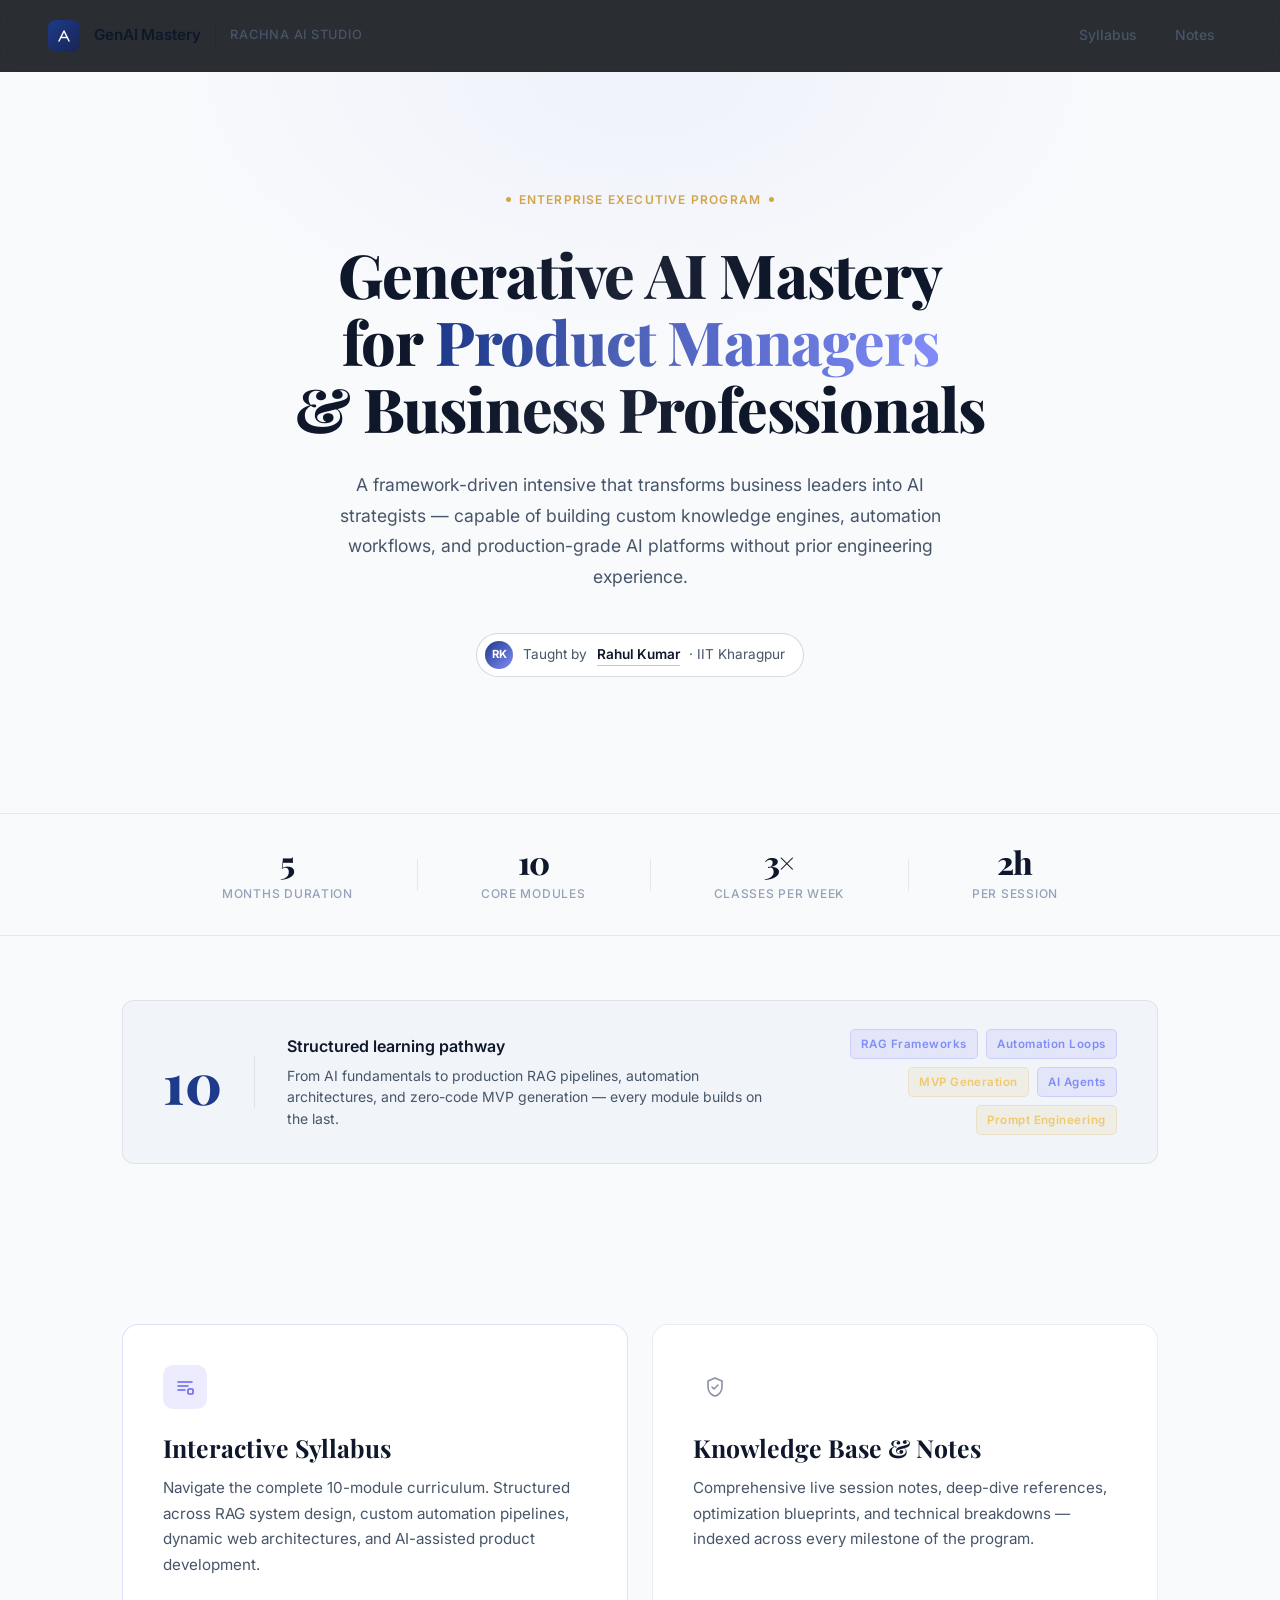
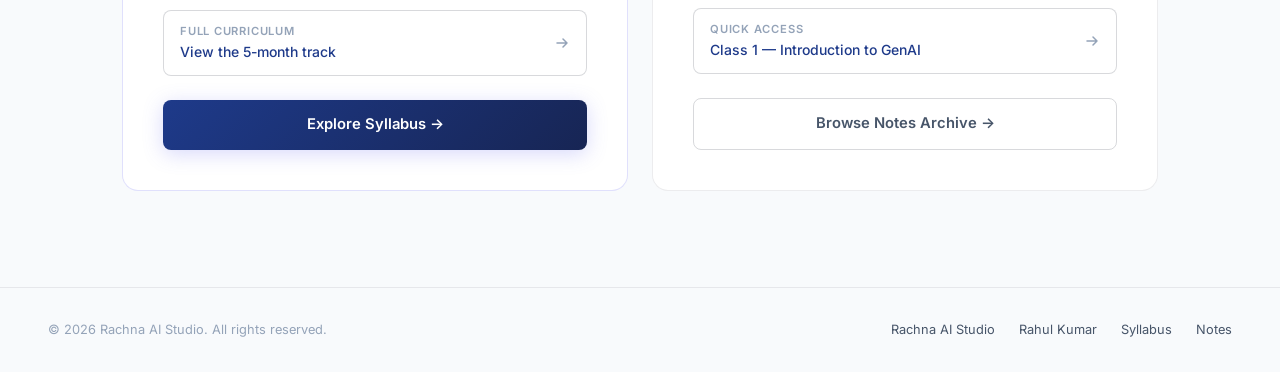
==== commit 2de151a0: "added notes page" ====
--- a/index.html
+++ b/index.html
@@ -9,22 +9,24 @@
   <link href="https://fonts.googleapis.com/css2?family=Playfair+Display:wght@700;800&family=Inter:wght@400;500;600&display=swap" rel="stylesheet" />
   <style>
     *, *::before, *::after { box-sizing: border-box; margin: 0; padding: 0; }
-
     :root {
-      --bg:        #07090F;
-      --surface:   #0D1117;
-      --surface-2: #111827;
-      --border:    rgba(255,255,255,0.07);
-      --border-hi: rgba(255,255,255,0.13);
-      --text:      #F0EFE9;
-      --muted:     #8B8FA8;
-      --faint:     #4B5063;
-      --indigo:    #6366F1;
-      --indigo-dk: #4F52C8;
-      --gold:      #D4A843;
-      --gold-lt:   #F0C96A;
-    }
-
+    --bg:        #F8FAFC;
+    --surface:   #FFFFFF;
+    --surface-2: #F1F5F9;
+
+    --border:    rgba(15, 23, 42, 0.08);
+    --border-hi: rgba(15, 23, 42, 0.16);
+
+    --text:      #0F172A;
+    --muted:     #475569;
+    --faint:     #94A3B8;
+
+    --indigo:    #1E3A8A;  /* Navy Blue */
+    --indigo-dk: #172554;  /* Deep Navy */
+
+    --gold:      #D4A843;
+    --gold-lt:   #F0C96A;
+    }
     html { scroll-behavior: smooth; }
 
     body {
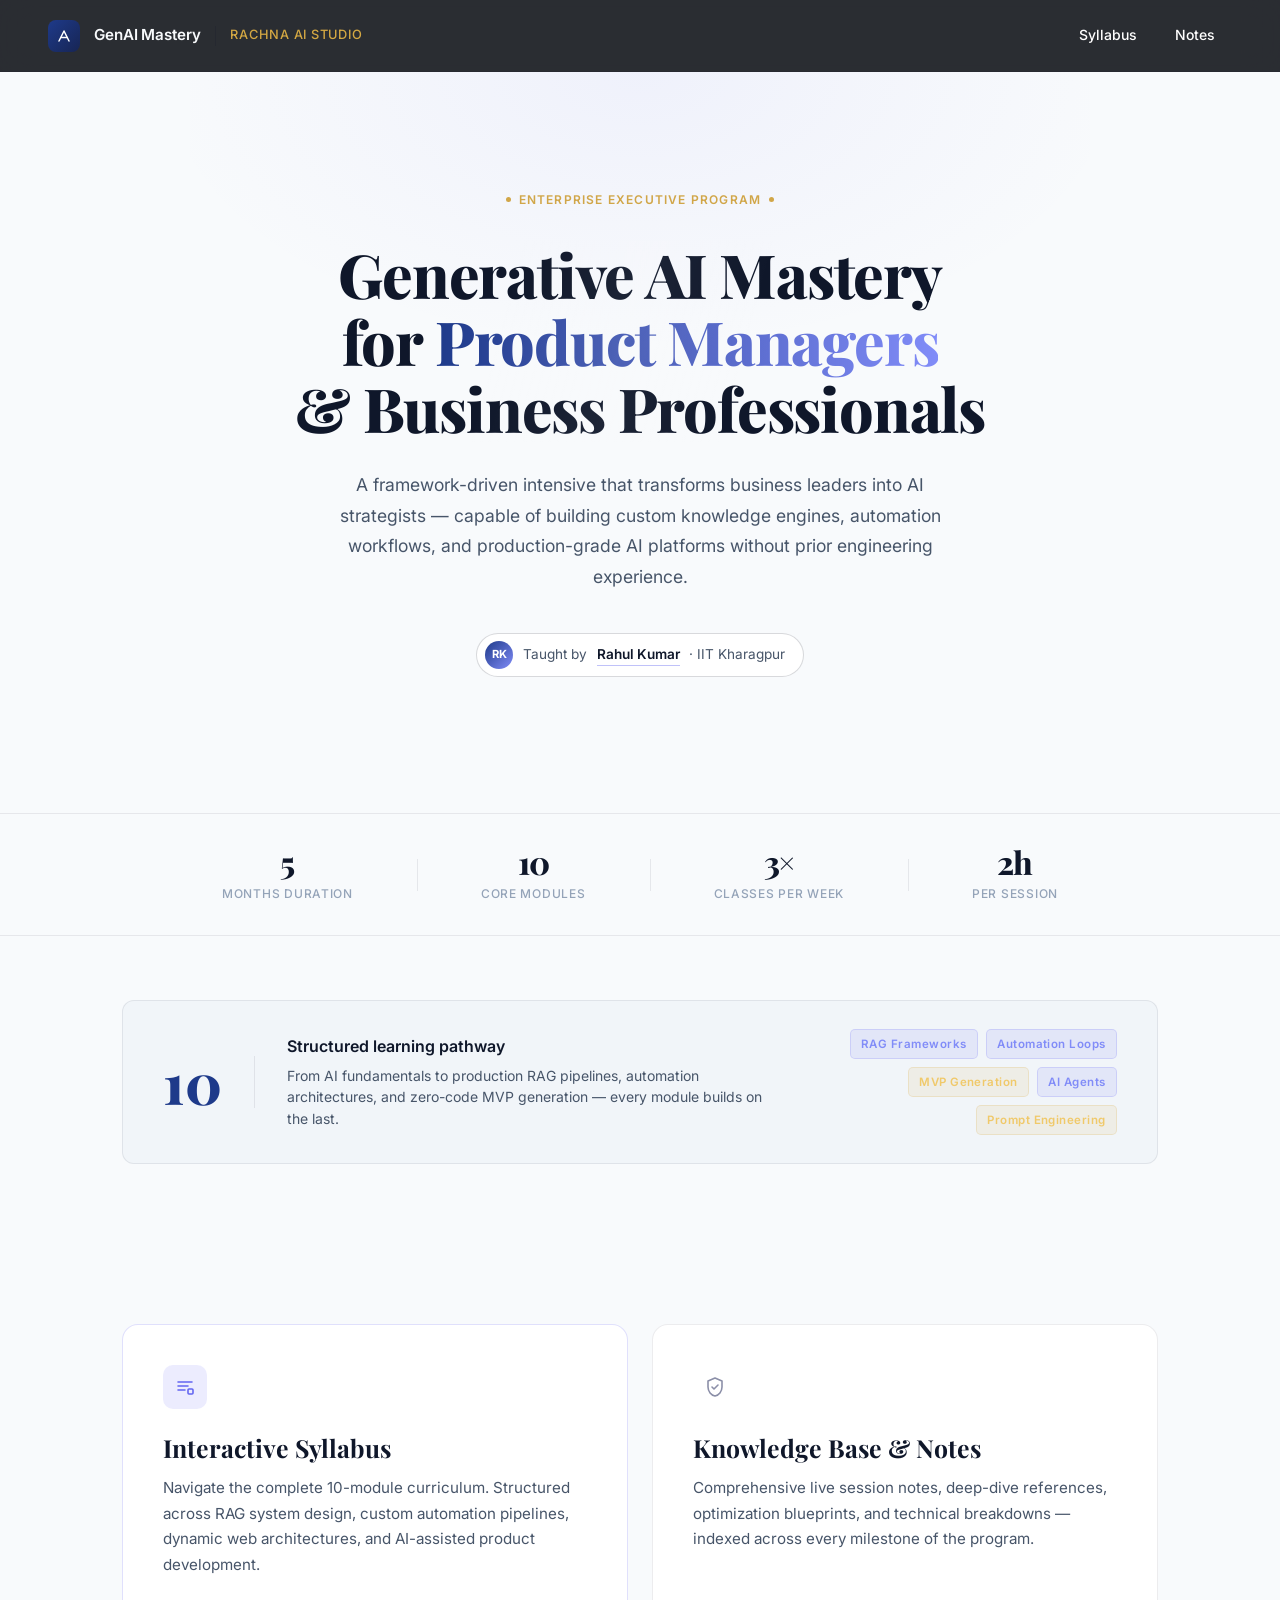
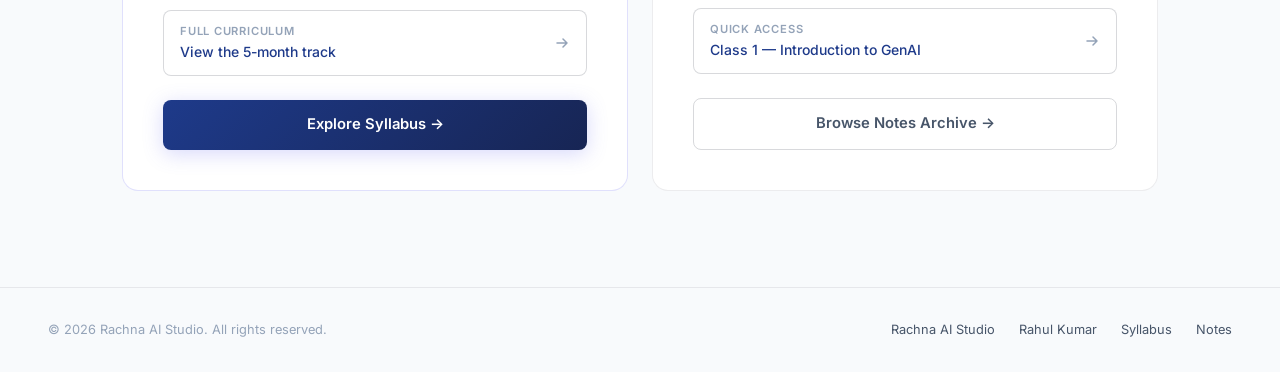
==== commit f00d1a76: "added notes page" ====
--- a/index.html
+++ b/index.html
@@ -76,7 +76,7 @@
       font-weight: 600;
       font-size: 0.95rem;
       letter-spacing: -0.01em;
-      color: var(--text);
+      color: var(--bg);
     }
 
     .header-divider {
@@ -87,7 +87,7 @@
 
     .studio-link {
       font-size: 0.8rem;
-      color: var(--muted);
+      color: var(--gold);
       text-decoration: none;
       letter-spacing: 0.06em;
       text-transform: uppercase;
@@ -102,7 +102,7 @@
     nav a {
       font-size: 0.875rem;
       font-weight: 500;
-      color: var(--muted);
+      color: var(--surface);
       text-decoration: none;
       padding: 0.45rem 1rem;
       border-radius: 6px;
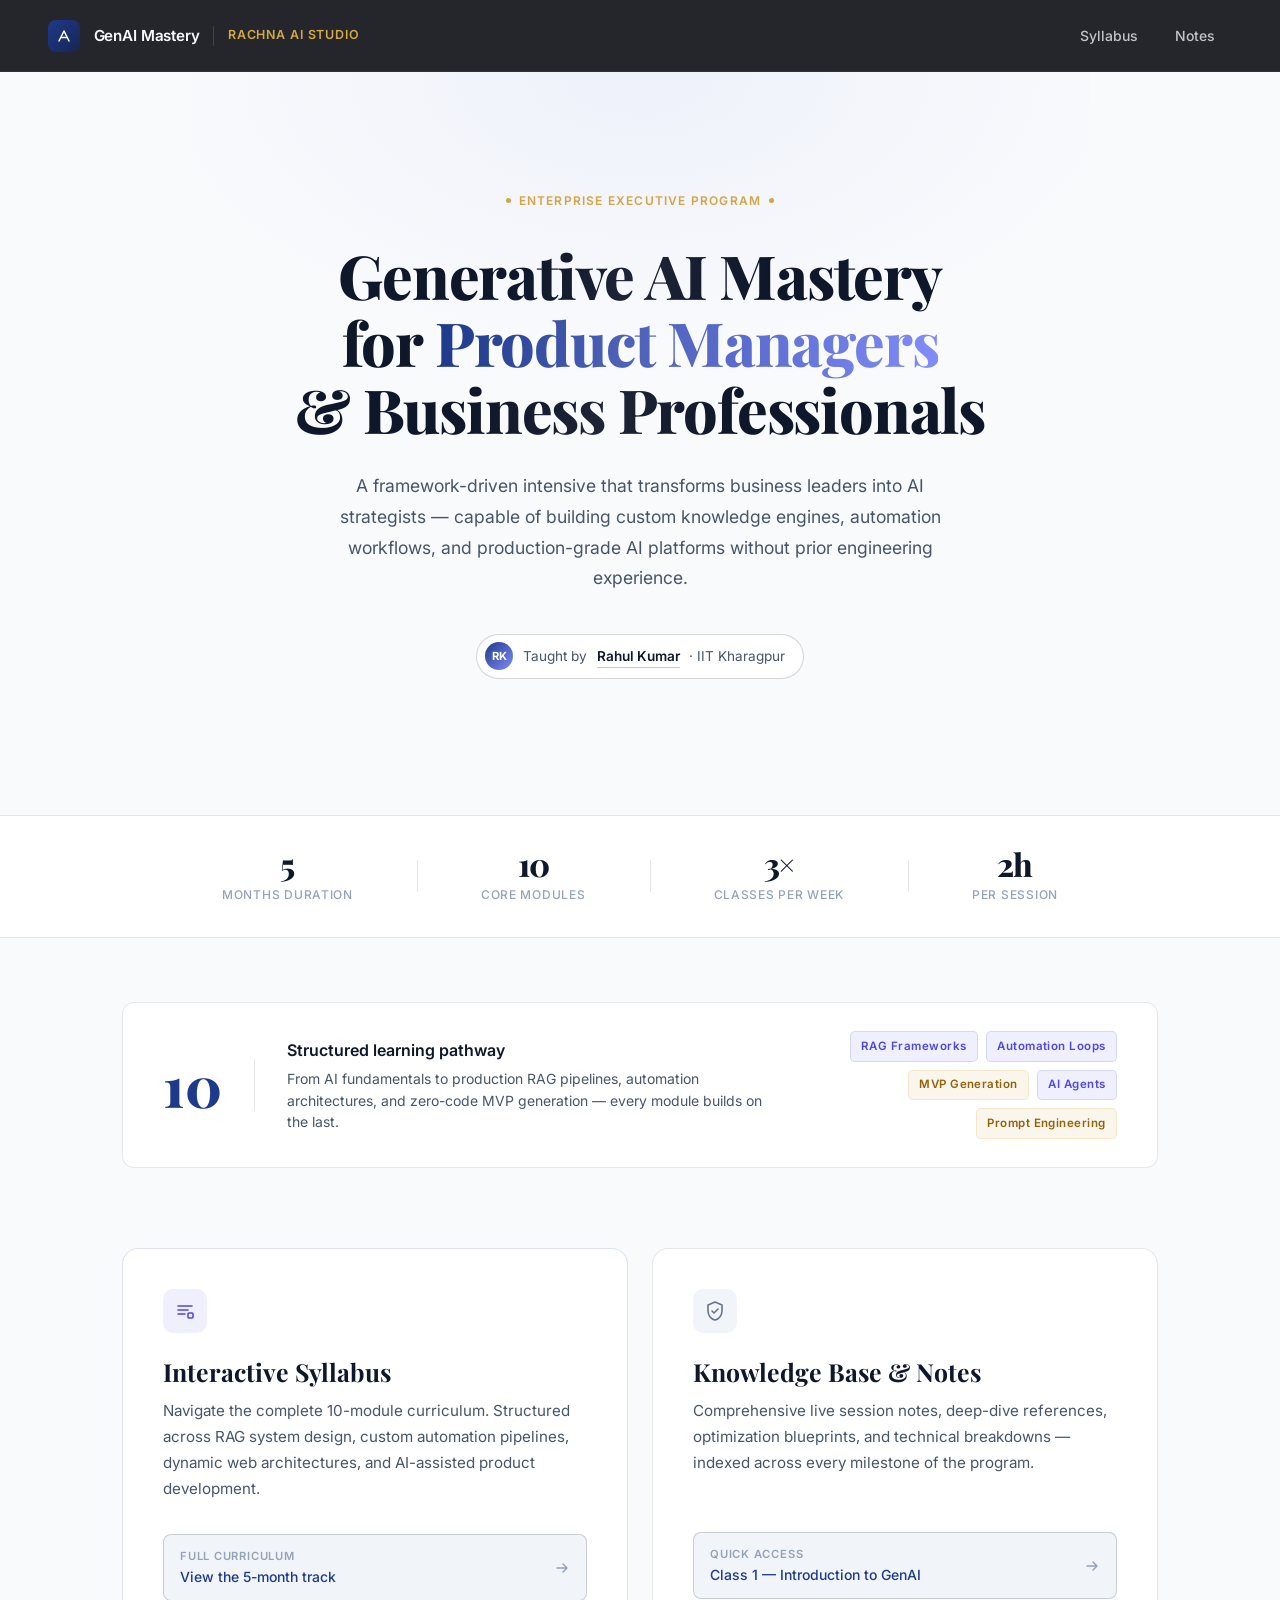
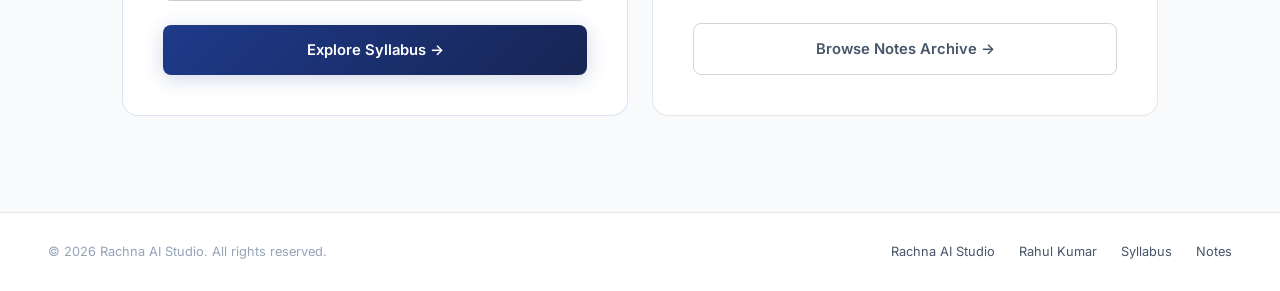
==== commit 44d260ca: "applied common theme" ====
--- a/index.html
+++ b/index.html
@@ -4,121 +4,26 @@
   <meta charset="UTF-8" />
   <meta name="viewport" content="width=device-width, initial-scale=1.0" />
   <title>Generative AI Mastery — Enterprise Executive Program</title>
-  <link rel="preconnect" href="https://fonts.googleapis.com" />
-  <link rel="preconnect" href="https://fonts.gstatic.com" crossorigin />
-  <link href="https://fonts.googleapis.com/css2?family=Playfair+Display:wght@700;800&family=Inter:wght@400;500;600&display=swap" rel="stylesheet" />
+  <link rel="icon" type="image/x-icon" href="https://www.rachna-ai.in/assets/logo_trans.png">
+
+  <!-- Shared site styles -->
+  <link rel="stylesheet" href="genai-mastery-common.css">
+
   <style>
-    *, *::before, *::after { box-sizing: border-box; margin: 0; padding: 0; }
-    :root {
-    --bg:        #F8FAFC;
-    --surface:   #FFFFFF;
-    --surface-2: #F1F5F9;
-
-    --border:    rgba(15, 23, 42, 0.08);
-    --border-hi: rgba(15, 23, 42, 0.16);
-
-    --text:      #0F172A;
-    --muted:     #475569;
-    --faint:     #94A3B8;
-
-    --indigo:    #1E3A8A;  /* Navy Blue */
-    --indigo-dk: #172554;  /* Deep Navy */
-
-    --gold:      #D4A843;
-    --gold-lt:   #F0C96A;
-    }
-    html { scroll-behavior: smooth; }
+    /* ================================================================
+       Landing Page — Page-specific styles
+       ================================================================ */
 
     body {
-      font-family: 'Inter', system-ui, sans-serif;
-      background: var(--bg);
-      color: var(--text);
-      line-height: 1.6;
-      min-height: 100vh;
+      padding-top: var(--nav-h);
       display: flex;
       flex-direction: column;
-      -webkit-font-smoothing: antialiased;
-    }
-
-    /* ── HEADER ─────────────────────────────────────────── */
-    header {
-      position: fixed;
-      top: 0; left: 0; right: 0;
-      height: 72px;
-      background: rgba(7, 9, 15, 0.85);
-      backdrop-filter: blur(16px);
-      -webkit-backdrop-filter: blur(16px);
-      border-bottom: 1px solid var(--border);
-      display: flex;
-      align-items: center;
-      justify-content: space-between;
-      padding: 0 3rem;
-      z-index: 100;
-    }
-
-    .header-left {
-      display: flex;
-      align-items: center;
-      gap: 0.9rem;
-    }
-
-    .logo-mark {
-      width: 32px; height: 32px;
-      background: linear-gradient(135deg, var(--indigo) 0%, var(--indigo-dk) 100%);
-      border-radius: 8px;
-      display: flex; align-items: center; justify-content: center;
-      flex-shrink: 0;
-    }
-
-    .logo-mark svg { width: 16px; height: 16px; }
-
-    .logo-text {
-      font-weight: 600;
-      font-size: 0.95rem;
-      letter-spacing: -0.01em;
-      color: var(--bg);
-    }
-
-    .header-divider {
-      width: 1px;
-      height: 20px;
-      background: var(--border-hi);
-    }
-
-    .studio-link {
-      font-size: 0.8rem;
-      color: var(--gold);
-      text-decoration: none;
-      letter-spacing: 0.06em;
-      text-transform: uppercase;
-      font-weight: 500;
-      transition: color 0.2s;
-    }
-
-    .studio-link:hover { color: var(--text); }
-
-    nav { display: flex; gap: 0.25rem; }
-
-    nav a {
-      font-size: 0.875rem;
-      font-weight: 500;
-      color: var(--surface);
-      text-decoration: none;
-      padding: 0.45rem 1rem;
-      border-radius: 6px;
-      border: 1px solid transparent;
-      transition: all 0.18s;
-    }
-
-    nav a:hover {
-      color: var(--text);
-      background: rgba(255,255,255,0.05);
-      border-color: var(--border-hi);
+      min-height: 100vh;
+      background: var(--bg);
     }
 
     /* ── HERO ───────────────────────────────────────────── */
     .hero-wrap {
-      padding-top: 72px;
       flex: 1;
     }
 
@@ -157,24 +62,23 @@
     }
 
     .hero h1 {
-      font-family: 'Playfair Display', Georgia, serif;
+      font-family: var(--font-display);
       font-size: clamp(2.4rem, 5vw, 3.8rem);
       font-weight: 800;
       line-height: 1.1;
       letter-spacing: -0.02em;
-      color: var(--text);
+      color: var(--ink);
       margin-bottom: 1.75rem;
       position: relative;
     }
 
     .h1-accent {
-      background: linear-gradient(90deg, var(--indigo) 0%, #818CF8 100%);
+      background: linear-gradient(90deg, var(--navy) 0%, #818CF8 100%);
       -webkit-background-clip: text;
       -webkit-text-fill-color: transparent;
       background-clip: text;
     }
 
-    /* Scan-line shimmer — the signature element, one pass only */
     @keyframes shimmer {
       0%   { background-position: -800px center; }
       60%  { background-position:  800px center; }
@@ -185,12 +89,7 @@
       content: '';
       position: absolute;
       inset: 0;
-      background: linear-gradient(
-        105deg,
-        transparent 35%,
-        rgba(255,255,255,0.06) 50%,
-        transparent 65%
-      );
+      background: linear-gradient(105deg, transparent 35%, rgba(255,255,255,0.06) 50%, transparent 65%);
       background-size: 800px 100%;
       animation: shimmer 3s ease-out 0.8s 1 forwards;
       pointer-events: none;
@@ -220,7 +119,7 @@
     .avatar {
       width: 28px; height: 28px;
       border-radius: 50%;
-      background: linear-gradient(135deg, var(--indigo) 0%, #818CF8 100%);
+      background: linear-gradient(135deg, var(--navy) 0%, #818CF8 100%);
       display: flex; align-items: center; justify-content: center;
       font-size: 0.7rem;
       font-weight: 700;
@@ -229,19 +128,20 @@
     }
 
     .instructor-pill a {
-      color: var(--text);
+      color: var(--ink);
       font-weight: 600;
       text-decoration: none;
       border-bottom: 1px solid rgba(99,102,241,0.4);
       transition: border-color 0.2s;
     }
 
-    .instructor-pill a:hover { border-color: var(--indigo); }
+    .instructor-pill a:hover { border-color: var(--navy); }
 
     /* ── METRICS STRIP ──────────────────────────────────── */
     .metrics {
       border-top: 1px solid var(--border);
       border-bottom: 1px solid var(--border);
+      background: var(--surface);
       padding: 2rem 0;
       display: flex;
       justify-content: center;
@@ -266,10 +166,10 @@
 
     .metric-val {
       display: block;
-      font-family: 'Playfair Display', Georgia, serif;
+      font-family: var(--font-display);
       font-size: 2rem;
       font-weight: 800;
-      color: var(--text);
+      color: var(--ink);
       letter-spacing: -0.03em;
       line-height: 1;
     }
@@ -284,7 +184,78 @@
       margin-top: 0.35rem;
     }
 
-    /* ── PORTAL GRID ────────────────────────────────────── */
+    /* ── MODULE BANNER ──────────────────────────────────── */
+    .module-banner {
+      max-width: 1100px;
+      margin: 4rem auto 0;
+      padding: 0 2rem;
+    }
+
+    .module-inner {
+      background: var(--surface);
+      border: 1px solid var(--border);
+      border-radius: 12px;
+      padding: 1.75rem 2.5rem;
+      display: flex;
+      align-items: center;
+      gap: 2rem;
+    }
+
+    .module-num {
+      font-family: var(--font-display);
+      font-size: 3.5rem;
+      font-weight: 800;
+      color: var(--navy);
+      line-height: 1;
+      flex-shrink: 0;
+    }
+
+    .module-sep {
+      width: 1px;
+      height: 52px;
+      background: var(--border);
+      flex-shrink: 0;
+    }
+
+    .module-text h3 {
+      font-size: 1rem;
+      font-weight: 600;
+      color: var(--ink);
+      margin-bottom: 0.3rem;
+    }
+
+    .module-text p {
+      font-size: 0.875rem;
+      color: var(--muted);
+      line-height: 1.55;
+    }
+
+    .module-tags {
+      margin-left: auto;
+      display: flex;
+      gap: 0.5rem;
+      flex-wrap: wrap;
+      justify-content: flex-end;
+    }
+
+    .tag {
+      font-size: 0.72rem;
+      font-weight: 600;
+      letter-spacing: 0.04em;
+      padding: 0.3rem 0.65rem;
+      border-radius: 5px;
+      background: rgba(99,102,241,0.1);
+      color: #4F46E5;
+      border: 1px solid rgba(99,102,241,0.18);
+    }
+
+    .tag.gold {
+      background: rgba(212,168,67,0.1);
+      color: #92620A;
+      border-color: rgba(212,168,67,0.2);
+    }
+
+    /* ── PORTAL CARDS ───────────────────────────────────── */
     .portals {
       max-width: 1100px;
       margin: 0 auto;
@@ -302,7 +273,7 @@
       display: flex;
       flex-direction: column;
       justify-content: space-between;
-      transition: border-color 0.22s, transform 0.22s;
+      transition: border-color 0.22s, box-shadow 0.22s, transform 0.22s;
       position: relative;
       overflow: hidden;
     }
@@ -319,11 +290,11 @@
 
     .portal-card:hover {
       border-color: rgba(99,102,241,0.3);
+      box-shadow: 0 8px 32px rgba(99,102,241,0.08);
       transform: translateY(-3px);
     }
 
     .portal-card:hover::before { opacity: 1; }
-
     .portal-card.primary { border-color: rgba(99,102,241,0.2); }
 
     .card-icon {
@@ -334,35 +305,31 @@
       flex-shrink: 0;
     }
 
-    .card-icon.indigo { background: rgba(99,102,241,0.12); }
-    .card-icon.slate  { background: rgba(255,255,255,0.05); }
-
-    .card-icon svg {
-      width: 22px; height: 22px;
-    }
+    .card-icon.indigo { background: rgba(99,102,241,0.1); }
+    .card-icon.slate  { background: var(--surface-2); }
+    .card-icon svg { width: 22px; height: 22px; }
 
     .portal-card h2 {
-      font-family: 'Playfair Display', Georgia, serif;
+      font-family: var(--font-display);
       font-size: 1.55rem;
       font-weight: 700;
-      color: var(--text);
+      color: var(--ink);
       margin-bottom: 0.75rem;
       line-height: 1.2;
     }
 
-    .portal-card p {
+    .portal-card > div > p {
       font-size: 0.95rem;
       color: var(--muted);
       line-height: 1.7;
       margin-bottom: 2rem;
-      flex-grow: 1;
     }
 
     .quick-link {
       display: flex;
       align-items: center;
       gap: 0.5rem;
-      background: rgba(255,255,255,0.03);
+      background: var(--surface-2);
       border: 1px solid var(--border-hi);
       border-radius: 8px;
       padding: 0.75rem 1rem;
@@ -387,7 +354,7 @@
     .quick-link-title {
       font-size: 0.875rem;
       font-weight: 500;
-      color: var(--indigo);
+      color: var(--navy);
     }
 
     .quick-link-arrow {
@@ -398,7 +365,7 @@
 
     .quick-link:hover .quick-link-arrow {
       transform: translateX(3px);
-      color: var(--indigo);
+      color: var(--navy);
     }
 
     .btn {
@@ -416,9 +383,9 @@
     .btn:active { transform: scale(0.98); }
 
     .btn-primary {
-      background: linear-gradient(135deg, var(--indigo) 0%, var(--indigo-dk) 100%);
+      background: linear-gradient(135deg, var(--navy) 0%, var(--navy-dk) 100%);
       color: #fff;
-      box-shadow: 0 4px 20px rgba(99,102,241,0.25);
+      box-shadow: 0 4px 20px rgba(30,58,138,0.2);
     }
 
     .btn-primary:hover { opacity: 0.88; }
@@ -430,134 +397,38 @@
     }
 
     .btn-secondary:hover {
-      color: var(--text);
-      background: rgba(255,255,255,0.04);
-      border-color: rgba(255,255,255,0.18);
-    }
-
-    /* ── MODULE COUNT BANNER ────────────────────────────── */
-    .module-banner {
-      max-width: 1100px;
-      margin: 0 auto 5rem;
-      padding: 0 2rem;
-    }
-
-    .module-inner {
+      color: var(--ink);
       background: var(--surface-2);
-      border: 1px solid var(--border);
-      border-radius: 12px;
-      padding: 1.75rem 2.5rem;
-      display: flex;
-      align-items: center;
-      gap: 2rem;
-    }
-
-    .module-num {
-      font-family: 'Playfair Display', Georgia, serif;
-      font-size: 3.5rem;
-      font-weight: 800;
-      color: var(--indigo);
-      line-height: 1;
-      flex-shrink: 0;
-    }
-
-    .module-sep {
-      width: 1px;
-      height: 52px;
-      background: var(--border);
-      flex-shrink: 0;
-    }
-
-    .module-text h3 {
-      font-size: 1rem;
-      font-weight: 600;
-      color: var(--text);
-      margin-bottom: 0.3rem;
-    }
-
-    .module-text p {
-      font-size: 0.875rem;
-      color: var(--muted);
-      line-height: 1.55;
-    }
-
-    .module-tags {
-      margin-left: auto;
-      display: flex;
-      gap: 0.5rem;
-      flex-wrap: wrap;
-      justify-content: flex-end;
-    }
-
-    .tag {
-      font-size: 0.72rem;
-      font-weight: 600;
-      letter-spacing: 0.04em;
-      padding: 0.3rem 0.65rem;
-      border-radius: 5px;
-      background: rgba(99,102,241,0.1);
-      color: #818CF8;
-      border: 1px solid rgba(99,102,241,0.18);
-    }
-
-    .tag.gold {
-      background: rgba(212,168,67,0.1);
-      color: var(--gold-lt);
-      border-color: rgba(212,168,67,0.2);
-    }
-
-    /* ── FOOTER ─────────────────────────────────────────── */
-    footer {
-      border-top: 1px solid var(--border);
-      padding: 2rem 3rem;
-      display: flex;
-      align-items: center;
-      justify-content: space-between;
-      font-size: 0.8rem;
-      color: var(--faint);
-    }
-
-    footer a {
-      color: var(--muted);
-      text-decoration: none;
-      transition: color 0.18s;
-    }
-
-    footer a:hover { color: var(--text); }
-
-    footer .footer-right { display: flex; gap: 1.5rem; }
+      border-color: var(--border-hi);
+    }
 
     /* ── RESPONSIVE ─────────────────────────────────────── */
     @media (max-width: 768px) {
-      header { padding: 0 1.25rem; }
-      .header-divider, .studio-link { display: none; }
       .hero { padding: 5rem 1.25rem 3.5rem; }
       .metrics { flex-direction: column; gap: 1.75rem; align-items: center; }
       .metric + .metric::before { display: none; }
       .portals { grid-template-columns: 1fr; padding: 3rem 1.25rem 4rem; }
       .module-inner { flex-direction: column; align-items: flex-start; gap: 1rem; }
       .module-tags { margin-left: 0; justify-content: flex-start; }
-      footer { flex-direction: column; gap: 1rem; text-align: center; }
-      .footer-right { flex-wrap: wrap; justify-content: center; }
     }
   </style>
 </head>
 <body>
 
   <!-- ── HEADER ── -->
-  <header>
+  <header class="site-header">
     <div class="header-left">
-      <div class="logo-mark">
+      <a href="/" class="logo-mark">
         <svg viewBox="0 0 16 16" fill="none" xmlns="http://www.w3.org/2000/svg">
           <path d="M3 13 L8 3 L13 13" stroke="white" stroke-width="1.5" stroke-linecap="round" stroke-linejoin="round"/>
           <path d="M5 9.5 L11 9.5" stroke="white" stroke-width="1.5" stroke-linecap="round"/>
         </svg>
-      </div>
+      </a>
       <span class="logo-text">GenAI Mastery</span>
       <div class="header-divider"></div>
       <a href="https://www.rachna-ai.in" target="_blank" class="studio-link">Rachna AI Studio</a>
     </div>
-    <nav>
+    <nav class="site-nav">
       <a href="syllabus/">Syllabus</a>
       <a href="notes/">Notes</a>
     </nav>
@@ -611,7 +482,7 @@
     </div>
 
     <!-- ── MODULE BANNER ── -->
-    <div class="module-banner" style="margin-top: 4rem;">
+    <div class="module-banner">
       <div class="module-inner">
         <span class="module-num">10</span>
         <div class="module-sep"></div>
@@ -635,7 +506,7 @@
       <div class="portal-card primary">
         <div>
           <div class="card-icon indigo">
-            <svg viewBox="0 0 22 22" fill="none" stroke="#6366F1" stroke-width="1.6" stroke-linecap="round" stroke-linejoin="round">
+            <svg viewBox="0 0 22 22" fill="none" stroke="#4F46E5" stroke-width="1.6" stroke-linecap="round" stroke-linejoin="round">
               <path d="M4 6h14M4 10h10M4 14h7"/>
               <rect x="14" y="13" width="5" height="5" rx="1"/>
             </svg>
@@ -660,7 +531,7 @@
       <div class="portal-card">
         <div>
           <div class="card-icon slate">
-            <svg viewBox="0 0 22 22" fill="none" stroke="#8B8FA8" stroke-width="1.6" stroke-linecap="round" stroke-linejoin="round">
+            <svg viewBox="0 0 22 22" fill="none" stroke="#64748B" stroke-width="1.6" stroke-linecap="round" stroke-linejoin="round">
               <path d="M11 2L4 5v6c0 4.5 3.2 8.2 7 9 3.8-.8 7-4.5 7-9V5l-7-3z"/>
               <path d="M8 11l2 2 4-4"/>
             </svg>
@@ -686,7 +557,7 @@
   </div>
 
   <!-- ── FOOTER ── -->
-  <footer>
+  <footer class="site-footer">
     <span>© 2026 Rachna AI Studio. All rights reserved.</span>
     <div class="footer-right">
       <a href="https://www.rachna-ai.in" target="_blank">Rachna AI Studio</a>
--- a/genai-mastery-common.css
+++ b/genai-mastery-common.css
@@ -0,0 +1,232 @@
+/* ================================================================
+   genai-mastery-common.css
+   Shared design tokens, header, footer, and utilities
+   Used by: index.html, notes/*, syllabus/*
+   ================================================================ */
+
+@import url('https://fonts.googleapis.com/css2?family=Playfair+Display:ital,wght@0,700;0,800;1,700&family=Inter:wght@400;500;600;700&display=swap');
+
+/* ── DESIGN TOKENS ─────────────────────────────────────── */
+:root {
+  /* Brand palette */
+  --navy:        #1E3A8A;
+  --navy-dk:     #172554;
+  --navy-lt:     rgba(30, 58, 138, 0.08);
+  --gold:        #D4A843;
+  --gold-lt:     #F0C96A;
+
+  /* Neutral scale */
+  --ink:         #0F172A;
+  --ink-2:       #1E293B;
+  --muted:       #475569;
+  --faint:       #94A3B8;
+  --border:      rgba(15, 23, 42, 0.10);
+  --border-hi:   rgba(15, 23, 42, 0.18);
+  --surface:     #FFFFFF;
+  --surface-2:   #F1F5F9;
+  --bg:          #F8FAFC;
+
+  /* Type scale */
+  --font-display: 'Playfair Display', Georgia, serif;
+  --font-body:    'Inter', system-ui, sans-serif;
+
+  /* Spacing */
+  --nav-h: 72px;
+}
+
+/* ── RESET ─────────────────────────────────────────────── */
+*, *::before, *::after {
+  box-sizing: border-box;
+  margin: 0;
+  padding: 0;
+}
+
+html { scroll-behavior: smooth; }
+
+body {
+  font-family: var(--font-body);
+  background: var(--bg);
+  color: var(--ink);
+  line-height: 1.65;
+  -webkit-font-smoothing: antialiased;
+  -moz-osx-font-smoothing: grayscale;
+}
+
+/* ── FIXED SITE HEADER ─────────────────────────────────── */
+.site-header {
+  position: fixed;
+  top: 0; left: 0; right: 0;
+  height: var(--nav-h);
+  background: rgba(7, 9, 15, 0.88);
+  backdrop-filter: blur(16px);
+  -webkit-backdrop-filter: blur(16px);
+  border-bottom: 1px solid rgba(255,255,255,0.06);
+  display: flex;
+  align-items: center;
+  justify-content: space-between;
+  padding: 0 3rem;
+  z-index: 200;
+}
+
+.site-header .header-left {
+  display: flex;
+  align-items: center;
+  gap: 0.85rem;
+}
+
+.logo-mark {
+  width: 32px; height: 32px;
+  background: linear-gradient(135deg, var(--navy) 0%, var(--navy-dk) 100%);
+  border-radius: 8px;
+  display: flex; align-items: center; justify-content: center;
+  flex-shrink: 0;
+  text-decoration: none;
+}
+
+.logo-mark svg { width: 16px; height: 16px; }
+
+.logo-text {
+  font-weight: 600;
+  font-size: 0.95rem;
+  letter-spacing: -0.01em;
+  color: #F8FAFC;
+  text-decoration: none;
+}
+
+.header-divider {
+  width: 1px;
+  height: 20px;
+  background: rgba(255,255,255,0.12);
+}
+
+.studio-link {
+  font-size: 0.78rem;
+  color: var(--gold);
+  text-decoration: none;
+  letter-spacing: 0.07em;
+  text-transform: uppercase;
+  font-weight: 600;
+  transition: color 0.2s;
+}
+
+.studio-link:hover { color: #fff; }
+
+.site-nav {
+  display: flex;
+  gap: 0.2rem;
+}
+
+.site-nav a {
+  font-size: 0.875rem;
+  font-weight: 500;
+  color: rgba(248,250,252,0.75);
+  text-decoration: none;
+  padding: 0.45rem 1rem;
+  border-radius: 6px;
+  border: 1px solid transparent;
+  transition: all 0.18s;
+}
+
+.site-nav a:hover {
+  color: #fff;
+  background: rgba(255,255,255,0.06);
+  border-color: rgba(255,255,255,0.1);
+}
+
+.site-nav a.active {
+  color: var(--gold);
+  background: rgba(212, 168, 67, 0.08);
+  border-color: rgba(212, 168, 67, 0.2);
+}
+
+/* ── SITE FOOTER ───────────────────────────────────────── */
+.site-footer {
+  border-top: 1px solid var(--border);
+  padding: 1.75rem 3rem;
+  display: flex;
+  align-items: center;
+  justify-content: space-between;
+  font-size: 0.8rem;
+  color: var(--faint);
+  background: var(--surface);
+}
+
+.site-footer a {
+  color: var(--muted);
+  text-decoration: none;
+  transition: color 0.18s;
+}
+
+.site-footer a:hover { color: var(--ink); }
+
+.site-footer .footer-right {
+  display: flex;
+  gap: 1.5rem;
+}
+
+/* ── BREADCRUMBS ───────────────────────────────────────── */
+.breadcrumbs {
+  display: flex;
+  align-items: center;
+  gap: 0.4rem;
+  font-size: 0.82rem;
+  color: var(--faint);
+  margin-bottom: 2rem;
+  flex-wrap: wrap;
+}
+
+.breadcrumbs a {
+  color: var(--muted);
+  text-decoration: none;
+  transition: color 0.15s;
+}
+
+.breadcrumbs a:hover { color: var(--navy); }
+
+.breadcrumbs .sep {
+  color: var(--border-hi);
+  font-size: 0.75rem;
+}
+
+/* ── UTILITY CLASSES ───────────────────────────────────── */
+.visually-hidden {
+  position: absolute;
+  width: 1px; height: 1px;
+  overflow: hidden;
+  clip: rect(0,0,0,0);
+  white-space: nowrap;
+}
+
+/* ── PRINT BASE ────────────────────────────────────────── */
+@media print {
+  .site-header,
+  .site-footer,
+  .breadcrumbs,
+  .print-hide {
+    display: none !important;
+  }
+}
+
+/* ── RESPONSIVE ────────────────────────────────────────── */
+@media (max-width: 768px) {
+  .site-header {
+    padding: 0 1.25rem;
+  }
+
+  .header-divider,
+  .studio-link {
+    display: none;
+  }
+
+  .site-footer {
+    flex-direction: column;
+    gap: 1rem;
+    text-align: center;
+    padding: 1.5rem;
+  }
+
+  .site-footer .footer-right {
+    flex-wrap: wrap;
+    justify-content: center;
+  }
+}
